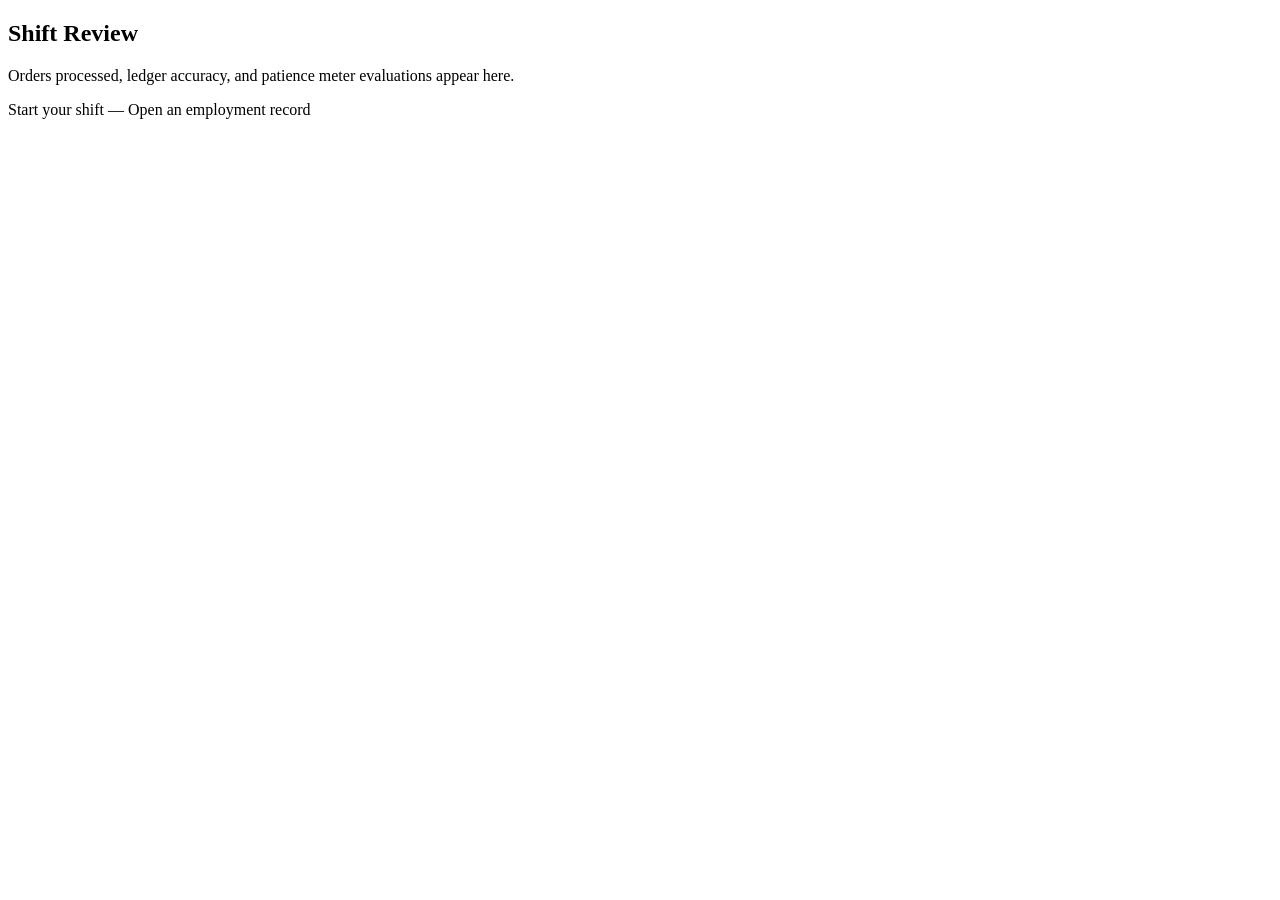
==== typeshift-frontend/src/main/resources/templates/index.html @ 96921d82 "Skeleton added" ====
<!DOCTYPE html>
<html lang="hu" xmlns:th="http://www.thymeleaf.org">
<head>
  <title>TypeShift — Shift Dashboard</title>
</head>
<body>
  <section th:fragment="content">
    <h1>Shift Review</h1>
    <p>Orders processed, ledger accuracy, and patience meter evaluations appear here.</p>
    <p>
      <a th:href="@{/login}">Start your shift</a>
      —
      <a th:href="@{/signup}">Open an employment record</a>
    </p>
  </section>
</body>
</html>
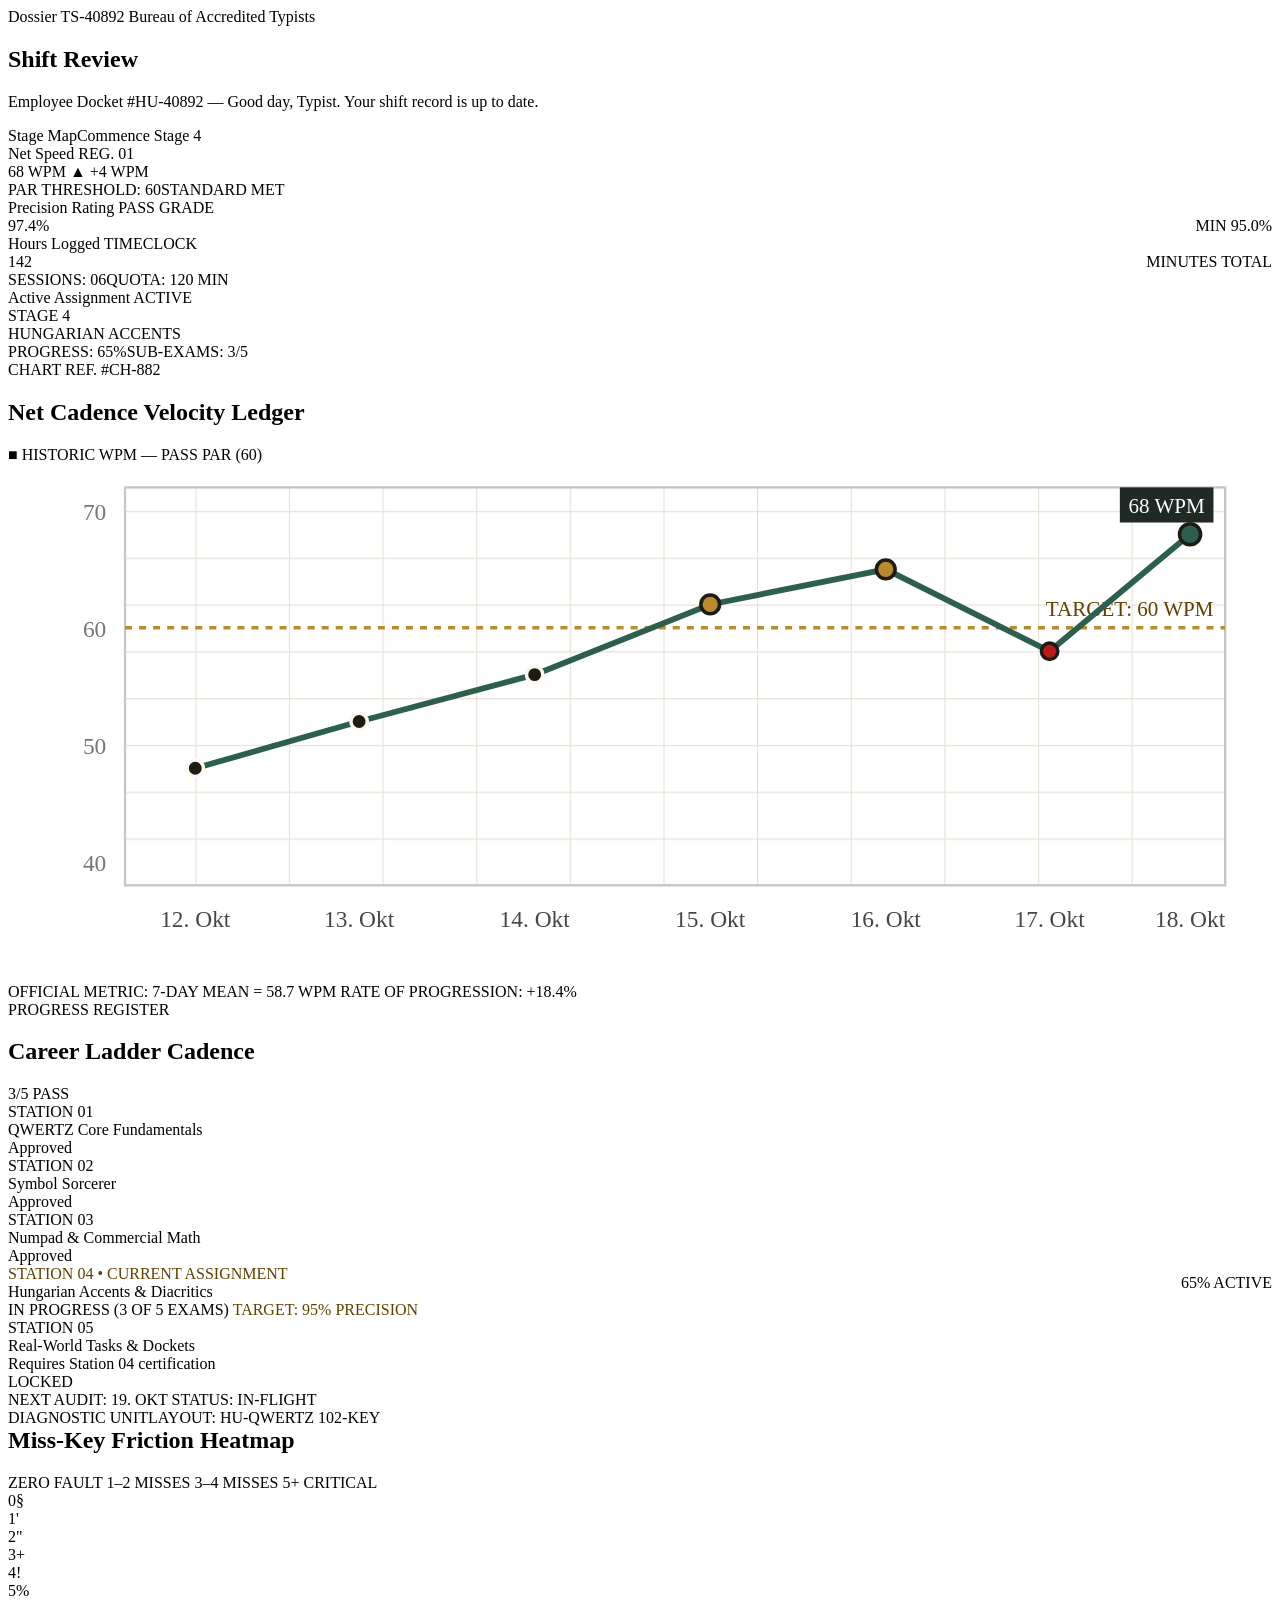
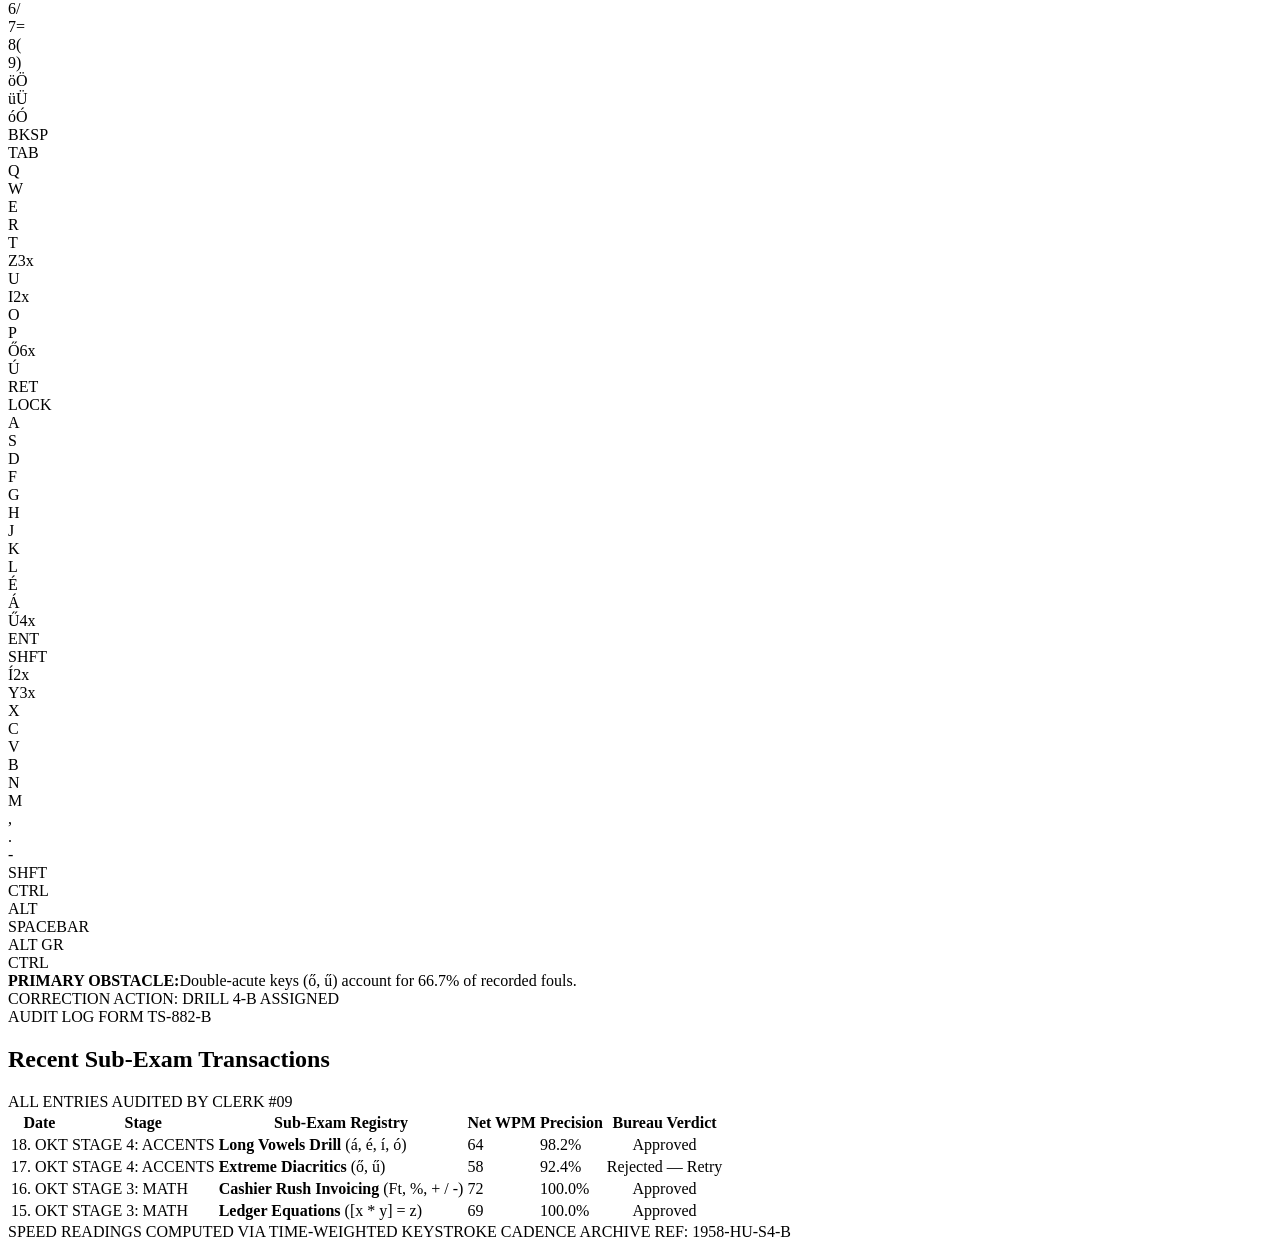
==== commit 06bc6da1: "Applied style from stitch.withgoogle.com" ====
--- a/typeshift-frontend/src/main/resources/templates/index.html
+++ b/typeshift-frontend/src/main/resources/templates/index.html
@@ -5,13 +5,342 @@
 </head>
 <body>
   <section th:fragment="content">
-    <h1>Shift Review</h1>
-    <p>Orders processed, ledger accuracy, and patience meter evaluations appear here.</p>
-    <p>
-      <a th:href="@{/login}">Start your shift</a>
-      —
-      <a th:href="@{/signup}">Open an employment record</a>
-    </p>
+    <div class="page">
+      <!-- Placeholder metrics: wired to real session data in epic 7. -->
+      <div class="page-head">
+        <div>
+          <div class="kicker">
+            <span class="tag tag-ink">Dossier TS-40892</span>
+            <span class="label-caps" style="color: var(--muted)">Bureau of Accredited Typists</span>
+          </div>
+          <h1 class="headline-xl">Shift Review</h1>
+          <p>Employee Docket <span class="label-caps" style="color: var(--ink)">#HU-40892</span>
+            — Good day, Typist. Your shift record is up to date.</p>
+        </div>
+        <div style="display:flex; gap: var(--space-sm)">
+          <a class="btn btn-secondary" th:href="@{/stage-map}">Stage Map</a>
+          <a class="btn btn-primary" th:href="@{/exercise}">Commence Stage 4</a>
+        </div>
+      </div>
+
+      <!-- KPI docket strip -->
+      <div class="kpi-grid">
+        <div class="docket kpi">
+          <div class="reg">
+            <span class="label-caps" style="color: var(--muted)">Net Speed</span>
+            <span class="label-caps" style="color: var(--muted)">REG. 01</span>
+          </div>
+          <div>
+            <span class="metric-counter val-chip">68</span>
+            <span class="label-caps" style="color: var(--green)">WPM</span>
+            <span class="label-caps" style="color: var(--green)">▲ +4 WPM</span>
+          </div>
+          <div class="docket-foot label-caps">
+            <span>PAR THRESHOLD: 60</span><span>STANDARD MET</span>
+          </div>
+        </div>
+        <div class="docket kpi">
+          <div class="reg">
+            <span class="label-caps" style="color: var(--muted)">Precision Rating</span>
+            <span class="label-caps" style="color: var(--approved)">PASS GRADE</span>
+          </div>
+          <div style="display:flex; justify-content:space-between; align-items:baseline">
+            <span class="metric-counter" style="color: var(--green)">97.4%</span>
+            <span class="label-caps" style="color: var(--muted)">MIN 95.0%</span>
+          </div>
+          <div class="gauge" style="margin-top: var(--space-sm)">
+            <div class="gauge-fill" style="width: 97.4%"></div>
+            <div class="gauge-marker" title="Certification marker 95%"></div>
+          </div>
+        </div>
+        <div class="docket kpi">
+          <div class="reg">
+            <span class="label-caps" style="color: var(--muted)">Hours Logged</span>
+            <span class="label-caps" style="color: var(--muted)">TIMECLOCK</span>
+          </div>
+          <div style="display:flex; justify-content:space-between; align-items:baseline">
+            <span class="metric-counter">142</span>
+            <span class="label-caps" style="color: var(--muted)">MINUTES TOTAL</span>
+          </div>
+          <div class="docket-foot label-caps">
+            <span>SESSIONS: 06</span><span>QUOTA: 120 MIN</span>
+          </div>
+        </div>
+        <div class="docket kpi">
+          <div class="reg">
+            <span class="label-caps" style="color: var(--muted)">Active Assignment</span>
+            <span class="tag tag-brass">ACTIVE</span>
+          </div>
+          <div>
+            <div class="headline-md">STAGE 4</div>
+            <span class="label-caps" style="color: var(--green)">HUNGARIAN ACCENTS</span>
+          </div>
+          <div class="docket-foot label-caps">
+            <span>PROGRESS: 65%</span><span>SUB-EXAMS: 3/5</span>
+          </div>
+        </div>
+      </div>
+
+      <!-- WPM ledger chart + career ladder -->
+      <div class="split">
+        <div class="docket">
+          <div class="docket-head">
+            <div>
+              <span class="label-caps" style="color: var(--green)">CHART REF. #CH-882</span>
+              <h2 class="headline-md">Net Cadence Velocity Ledger</h2>
+            </div>
+            <div class="label-caps" style="color: var(--muted)">
+              <span>■ HISTORIC WPM</span> <span style="color: var(--brass)">— PASS PAR (60)</span>
+            </div>
+          </div>
+          <div class="chart-wrap">
+            <svg viewBox="0 0 540 220" role="img" aria-label="WPM history line chart">
+              <defs>
+                <pattern height="20" id="ledgerGrid" patternUnits="userSpaceOnUse" width="40">
+                  <line stroke="#E6E2D7" stroke-width="1" x1="0" x2="540" y1="0" y2="0"></line>
+                  <line stroke="#E6E2D7" stroke-width="1" x1="0" x2="0" y1="0" y2="220"></line>
+                </pattern>
+              </defs>
+              <rect fill="url(#ledgerGrid)" height="170" width="470" x="50" y="10"></rect>
+              <rect fill="none" height="170" stroke="#C3C8C3" stroke-width="1" width="470" x="50" y="10"></rect>
+              <line stroke="#B98A2F" stroke-dasharray="3,3" stroke-width="1.5" x1="50" x2="520" y1="70" y2="70"></line>
+              <text fill="#5F4100" font-size="9" text-anchor="end" x="515" y="65">TARGET: 60 WPM</text>
+              <text fill="#737874" font-size="10" text-anchor="end" x="42" y="24">70</text>
+              <text fill="#737874" font-size="10" text-anchor="end" x="42" y="74">60</text>
+              <text fill="#737874" font-size="10" text-anchor="end" x="42" y="124">50</text>
+              <text fill="#737874" font-size="10" text-anchor="end" x="42" y="174">40</text>
+              <polyline fill="none" points="80,130 150,110 225,90 300,60 375,45 445,80 505,30"
+                        stroke="#2E5E4E" stroke-width="2.5"></polyline>
+              <circle cx="80" cy="130" fill="#1C1C15" r="3.5" stroke="#FDF9EE" stroke-width="1.5"></circle>
+              <circle cx="150" cy="110" fill="#1C1C15" r="3.5" stroke="#FDF9EE" stroke-width="1.5"></circle>
+              <circle cx="225" cy="90" fill="#1C1C15" r="3.5" stroke="#FDF9EE" stroke-width="1.5"></circle>
+              <circle cx="300" cy="60" fill="#B98A2F" r="4" stroke="#1C1C15" stroke-width="1.5"></circle>
+              <circle cx="375" cy="45" fill="#B98A2F" r="4" stroke="#1C1C15" stroke-width="1.5"></circle>
+              <circle cx="445" cy="80" fill="#BA1A1A" r="3.5" stroke="#1C1C15" stroke-width="1.5"></circle>
+              <circle cx="505" cy="30" fill="#2E5E4E" r="4.5" stroke="#1C1C15" stroke-width="1.5"></circle>
+              <rect fill="#1F2A24" height="15" width="40" x="475" y="10"></rect>
+              <text fill="#FFFFFF" font-size="9" text-anchor="middle" x="495" y="21">68 WPM</text>
+              <text fill="#434844" font-size="10" text-anchor="middle" x="80" y="198">12. Okt</text>
+              <text fill="#434844" font-size="10" text-anchor="middle" x="150" y="198">13. Okt</text>
+              <text fill="#434844" font-size="10" text-anchor="middle" x="225" y="198">14. Okt</text>
+              <text fill="#434844" font-size="10" text-anchor="middle" x="300" y="198">15. Okt</text>
+              <text fill="#434844" font-size="10" text-anchor="middle" x="375" y="198">16. Okt</text>
+              <text fill="#434844" font-size="10" text-anchor="middle" x="445" y="198">17. Okt</text>
+              <text fill="#434844" font-size="10" text-anchor="middle" x="505" y="198">18. Okt</text>
+            </svg>
+          </div>
+          <div class="docket-foot label-caps">
+            <span>OFFICIAL METRIC: 7-DAY MEAN = 58.7 WPM</span>
+            <span style="color: var(--green)">RATE OF PROGRESSION: +18.4%</span>
+          </div>
+        </div>
+        <div class="docket">
+          <div class="docket-head">
+            <div>
+              <span class="label-caps" style="color: var(--green)">PROGRESS REGISTER</span>
+              <h2 class="headline-md">Career Ladder Cadence</h2>
+            </div>
+            <span class="tag">3/5 PASS</span>
+          </div>
+          <div class="stations">
+            <div class="station">
+              <div>
+                <span class="label-caps" style="color: var(--muted)">STATION 01</span>
+                <div class="name">QWERTZ Core Fundamentals</div>
+              </div>
+              <span class="stamp stamp-approved">Approved</span>
+            </div>
+            <div class="station">
+              <div>
+                <span class="label-caps" style="color: var(--muted)">STATION 02</span>
+                <div class="name">Symbol Sorcerer</div>
+              </div>
+              <span class="stamp stamp-approved">Approved</span>
+            </div>
+            <div class="station">
+              <div>
+                <span class="label-caps" style="color: var(--muted)">STATION 03</span>
+                <div class="name">Numpad &amp; Commercial Math</div>
+              </div>
+              <span class="stamp stamp-approved">Approved</span>
+            </div>
+            <div class="station current">
+              <div style="display:flex; justify-content:space-between; align-items:center; gap: var(--space-sm)">
+                <div>
+                  <span class="label-caps" style="color: #5f4100">STATION 04 • CURRENT ASSIGNMENT</span>
+                  <div class="name">Hungarian Accents &amp; Diacritics</div>
+                </div>
+                <span class="tag tag-brass">65% ACTIVE</span>
+              </div>
+              <div class="gauge gauge-tall" style="margin-top: var(--space-sm); border: 1px solid var(--hairline)">
+                <div class="gauge-fill" style="width: 65%"></div>
+                <div class="gauge-marker" title="95% pass threshold"></div>
+              </div>
+              <div class="gauge-legend label-caps">
+                <span>IN PROGRESS (3 OF 5 EXAMS)</span>
+                <span style="color: #5f4100">TARGET: 95% PRECISION</span>
+              </div>
+            </div>
+            <div class="station locked">
+              <div>
+                <span class="label-caps" style="color: var(--muted)">STATION 05</span>
+                <div class="meta">Real-World Tasks &amp; Dockets</div>
+                <span class="label-caps" style="color: var(--muted)">Requires Station 04 certification</span>
+              </div>
+              <span class="tag">LOCKED</span>
+            </div>
+          </div>
+          <div class="docket-foot label-caps">
+            <span>NEXT AUDIT: 19. OKT</span>
+            <span style="color: var(--ink)">STATUS: IN-FLIGHT</span>
+          </div>
+        </div>
+      </div>
+
+      <!-- Miss-key friction heatmap -->
+      <div class="docket">
+        <div class="docket-head">
+          <div>
+            <div style="display:flex; gap: var(--space-sm); align-items:center">
+              <span class="tag tag-red">DIAGNOSTIC UNIT</span>
+              <span class="label-caps" style="color: var(--muted)">LAYOUT: HU-QWERTZ 102-KEY</span>
+            </div>
+            <h2 class="headline-md" style="margin-top: var(--space-xs)">Miss-Key Friction Heatmap</h2>
+          </div>
+          <div class="heat-legend label-caps" style="color: var(--muted)">
+            <span><span class="swatch" style="background: var(--card)"></span> ZERO FAULT</span>
+            <span><span class="swatch" style="background: var(--red-tint); border-color: var(--red)"></span> 1–2 MISSES</span>
+            <span><span class="swatch" style="background: #e87070"></span> 3–4 MISSES</span>
+            <span><span class="swatch" style="background: var(--red)"></span> 5+ CRITICAL</span>
+          </div>
+        </div>
+        <div class="keyboard">
+          <div class="krows">
+            <div class="krow">
+              <div class="key"><span>0</span><span class="sub">§</span></div>
+              <div class="key"><span>1</span><span class="sub">'</span></div>
+              <div class="key"><span>2</span><span class="sub">"</span></div>
+              <div class="key"><span>3</span><span class="sub">+</span></div>
+              <div class="key"><span>4</span><span class="sub">!</span></div>
+              <div class="key"><span>5</span><span class="sub">%</span></div>
+              <div class="key"><span>6</span><span class="sub">/</span></div>
+              <div class="key"><span>7</span><span class="sub">=</span></div>
+              <div class="key"><span>8</span><span class="sub">(</span></div>
+              <div class="key"><span>9</span><span class="sub">)</span></div>
+              <div class="key"><span>ö</span><span class="sub">Ö</span></div>
+              <div class="key"><span>ü</span><span class="sub">Ü</span></div>
+              <div class="key"><span>ó</span><span class="sub">Ó</span></div>
+              <div class="key wide mod">BKSP</div>
+            </div>
+            <div class="krow">
+              <div class="key wide mod">TAB</div>
+              <div class="key">Q</div><div class="key">W</div><div class="key">E</div>
+              <div class="key">R</div><div class="key">T</div>
+              <div class="key miss-mid" title="Z/Y inversion: 3 misses"><span>Z</span><span class="sub">3x</span></div>
+              <div class="key">U</div>
+              <div class="key miss-low" title="í: 2 misses"><span>I</span><span class="sub">2x</span></div>
+              <div class="key">O</div><div class="key">P</div>
+              <div class="key miss-high" title="ő: 6 misses"><span>Ő</span><span class="sub">6x</span></div>
+              <div class="key">Ú</div>
+              <div class="key wide mod">RET</div>
+            </div>
+            <div class="krow">
+              <div class="key wide mod">LOCK</div>
+              <div class="key home-row">A</div><div class="key home-row">S</div>
+              <div class="key home-row">D</div>
+              <div class="key home-row">F</div>
+              <div class="key home-row">G</div>
+              <div class="key home-row">H</div>
+              <div class="key home-row">J</div>
+              <div class="key home-row">K</div>
+              <div class="key home-row">L</div>
+              <div class="key home-row">É</div>
+              <div class="key home-row">Á</div>
+              <div class="key miss-mid" title="ű: 4 misses"><span>Ű</span><span class="sub">4x</span></div>
+              <div class="key wide mod">ENT</div>
+            </div>
+            <div class="krow">
+              <div class="key wide mod">SHFT</div>
+              <div class="key miss-low" title="í: 2 misses"><span>Í</span><span class="sub">2x</span></div>
+              <div class="key miss-mid" title="Y/Z inversion: 3 misses"><span>Y</span><span class="sub">3x</span></div>
+              <div class="key">X</div><div class="key">C</div><div class="key">V</div>
+              <div class="key">B</div><div class="key">N</div><div class="key">M</div>
+              <div class="key">,</div><div class="key">.</div><div class="key">-</div>
+              <div class="key xwide mod">SHFT</div>
+            </div>
+            <div class="krow">
+              <div class="key wide mod">CTRL</div>
+              <div class="key wide mod">ALT</div>
+              <div class="key space mod">SPACEBAR</div>
+              <div class="key wide mod">ALT GR</div>
+              <div class="key wide mod">CTRL</div>
+            </div>
+          </div>
+        </div>
+        <div class="docket-foot label-caps">
+          <div style="display:flex; gap: var(--space-sm)">
+            <span class="error" style="font-weight:700">PRIMARY OBSTACLE:</span>
+            <span style="color: var(--muted)">Double-acute keys (ő, ű) account for 66.7% of recorded fouls.</span>
+          </div>
+          <span style="color: var(--ink)">CORRECTION ACTION: DRILL 4-B ASSIGNED</span>
+        </div>
+      </div>
+
+      <!-- Recent sub-exam ledger -->
+      <div class="docket">
+        <div class="docket-head">
+          <div>
+            <span class="label-caps" style="color: var(--green)">AUDIT LOG FORM TS-882-B</span>
+            <h2 class="headline-md">Recent Sub-Exam Transactions</h2>
+          </div>
+          <span class="label-caps" style="color: var(--muted)">ALL ENTRIES AUDITED BY CLERK #09</span>
+        </div>
+        <div class="ledger-wrap">
+          <table class="ledger">
+            <thead>
+              <tr>
+                <th>Date</th><th>Stage</th><th>Sub-Exam Registry</th>
+                <th class="num">Net WPM</th><th class="num">Precision</th><th style="text-align:center">Bureau Verdict</th>
+              </tr>
+            </thead>
+            <tbody>
+              <tr>
+                <td class="label-caps" style="color: var(--muted)">18. OKT</td>
+                <td class="label-caps" style="color: var(--green)">STAGE 4: ACCENTS</td>
+                <td><strong>Long Vowels Drill</strong> <span class="mono" style="color: var(--muted)">(á, é, í, ó)</span></td>
+                <td class="num">64</td><td class="num" style="color: var(--green)">98.2%</td>
+                <td style="text-align:center"><span class="stamp stamp-approved">Approved</span></td>
+              </tr>
+              <tr>
+                <td class="label-caps" style="color: var(--muted)">17. OKT</td>
+                <td class="label-caps" style="color: var(--red)">STAGE 4: ACCENTS</td>
+                <td><strong>Extreme Diacritics</strong> <span class="mono" style="color: var(--muted)">(ő, ű)</span></td>
+                <td class="num">58</td><td class="num" style="color: var(--red)">92.4%</td>
+                <td style="text-align:center"><span class="stamp stamp-rejected">Rejected — Retry</span></td>
+              </tr>
+              <tr>
+                <td class="label-caps" style="color: var(--muted)">16. OKT</td>
+                <td class="label-caps" style="color: var(--muted)">STAGE 3: MATH</td>
+                <td><strong>Cashier Rush Invoicing</strong> <span class="mono" style="color: var(--muted)">(Ft, %, + / -)</span></td>
+                <td class="num">72</td><td class="num" style="color: var(--green)">100.0%</td>
+                <td style="text-align:center"><span class="stamp stamp-approved">Approved</span></td>
+              </tr>
+              <tr>
+                <td class="label-caps" style="color: var(--muted)">15. OKT</td>
+                <td class="label-caps" style="color: var(--muted)">STAGE 3: MATH</td>
+                <td><strong>Ledger Equations</strong> <span class="mono" style="color: var(--muted)">([x * y] = z)</span></td>
+                <td class="num">69</td><td class="num" style="color: var(--green)">100.0%</td>
+                <td style="text-align:center"><span class="stamp stamp-approved">Approved</span></td>
+              </tr>
+            </tbody>
+          </table>
+        </div>
+        <div class="docket-foot label-caps">
+          <span>SPEED READINGS COMPUTED VIA TIME-WEIGHTED KEYSTROKE CADENCE</span>
+          <span style="color: var(--ink)">ARCHIVE REF: 1958-HU-S4-B</span>
+        </div>
+      </div>
+    </div>
   </section>
 </body>
 </html>
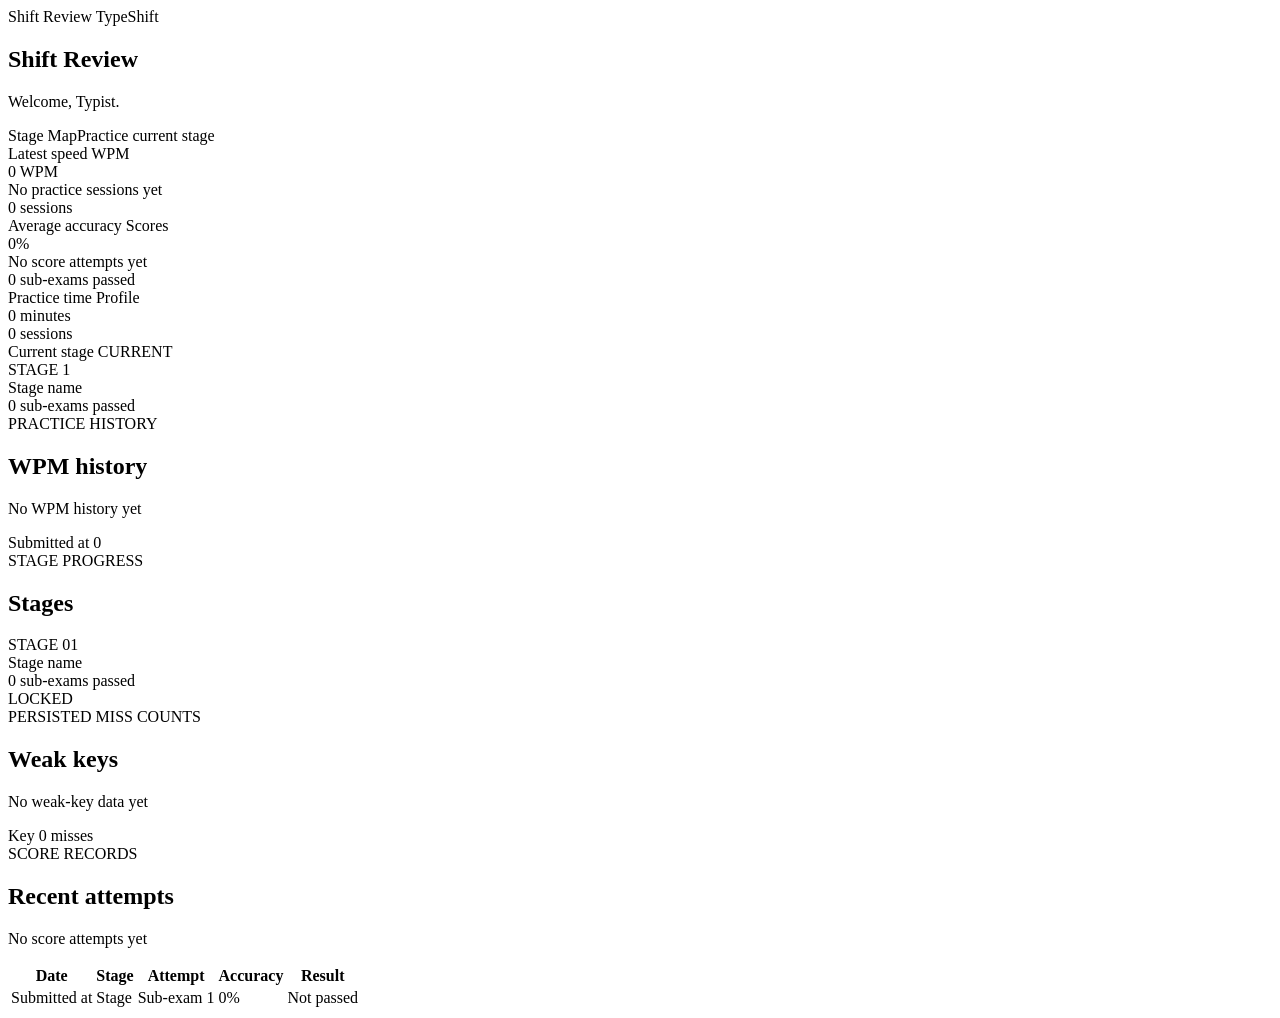
==== commit efbd8883: "feat: render dashboard from persisted user data" ====
--- a/typeshift-frontend/src/main/resources/templates/index.html
+++ b/typeshift-frontend/src/main/resources/templates/index.html
@@ -6,338 +6,165 @@
 <body>
   <section th:fragment="content">
     <div class="page">
-      <!-- Placeholder metrics: wired to real session data in epic 7. -->
       <div class="page-head">
         <div>
           <div class="kicker">
-            <span class="tag tag-ink">Dossier TS-40892</span>
-            <span class="label-caps" style="color: var(--muted)">Bureau of Accredited Typists</span>
+            <span class="tag tag-ink">Shift Review</span>
+            <span class="label-caps" style="color: var(--muted)">TypeShift</span>
           </div>
           <h1 class="headline-xl">Shift Review</h1>
-          <p>Employee Docket <span class="label-caps" style="color: var(--ink)">#HU-40892</span>
-            — Good day, Typist. Your shift record is up to date.</p>
+          <p>Welcome, <span class="label-caps" style="color: var(--ink)" th:text="${dashboard.displayName}">Typist</span>.</p>
         </div>
         <div style="display:flex; gap: var(--space-sm)">
           <a class="btn btn-secondary" th:href="@{/stage-map}">Stage Map</a>
-          <a class="btn btn-primary" th:href="@{/exercise}">Commence Stage 4</a>
+          <a class="btn btn-primary"
+             th:href="@{/exercise/{stage}/exam-1(stage=${dashboard.currentStage})}">Practice current stage</a>
         </div>
       </div>
 
-      <!-- KPI docket strip -->
       <div class="kpi-grid">
         <div class="docket kpi">
           <div class="reg">
-            <span class="label-caps" style="color: var(--muted)">Net Speed</span>
-            <span class="label-caps" style="color: var(--muted)">REG. 01</span>
+            <span class="label-caps" style="color: var(--muted)">Latest speed</span>
+            <span class="label-caps" style="color: var(--muted)">WPM</span>
+          </div>
+          <div th:if="${dashboard.latestWpm != null}">
+            <span class="metric-counter val-chip" th:text="${#numbers.formatDecimal(dashboard.latestWpm, 1, 2)}">0</span>
+            <span class="label-caps" style="color: var(--green)">WPM</span>
+          </div>
+          <div class="label-caps" th:if="${dashboard.practiceSessionCount == 0}">No practice sessions yet</div>
+          <div class="docket-foot label-caps">
+            <span th:text="${dashboard.practiceSessionCount} + ' sessions'">0 sessions</span>
+          </div>
+        </div>
+
+        <div class="docket kpi">
+          <div class="reg">
+            <span class="label-caps" style="color: var(--muted)">Average accuracy</span>
+            <span class="label-caps" style="color: var(--muted)">Scores</span>
+          </div>
+          <div th:if="${dashboard.averageAccuracyPercent != null}">
+            <span class="metric-counter" th:text="${dashboard.averageAccuracyPercent} + '%'">0%</span>
+          </div>
+          <div class="label-caps" th:if="${dashboard.averageAccuracyPercent == null}">No score attempts yet</div>
+          <div class="docket-foot label-caps">
+            <span th:text="${dashboard.passedSubExams} + ' / ' + ${dashboard.currentStageSubExamCount} + ' sub-exams passed'">0 sub-exams passed</span>
+          </div>
+        </div>
+
+        <div class="docket kpi">
+          <div class="reg">
+            <span class="label-caps" style="color: var(--muted)">Practice time</span>
+            <span class="label-caps" style="color: var(--muted)">Profile</span>
           </div>
           <div>
-            <span class="metric-counter val-chip">68</span>
-            <span class="label-caps" style="color: var(--green)">WPM</span>
-            <span class="label-caps" style="color: var(--green)">▲ +4 WPM</span>
+            <span class="metric-counter" th:text="${dashboard.totalPracticeMinutes}">0</span>
+            <span class="label-caps" style="color: var(--muted)">minutes</span>
           </div>
           <div class="docket-foot label-caps">
-            <span>PAR THRESHOLD: 60</span><span>STANDARD MET</span>
+            <span th:text="${dashboard.practiceSessionCount} + ' sessions'">0 sessions</span>
           </div>
         </div>
+
         <div class="docket kpi">
           <div class="reg">
-            <span class="label-caps" style="color: var(--muted)">Precision Rating</span>
-            <span class="label-caps" style="color: var(--approved)">PASS GRADE</span>
+            <span class="label-caps" style="color: var(--muted)">Current stage</span>
+            <span class="tag tag-brass">CURRENT</span>
           </div>
-          <div style="display:flex; justify-content:space-between; align-items:baseline">
-            <span class="metric-counter" style="color: var(--green)">97.4%</span>
-            <span class="label-caps" style="color: var(--muted)">MIN 95.0%</span>
-          </div>
-          <div class="gauge" style="margin-top: var(--space-sm)">
-            <div class="gauge-fill" style="width: 97.4%"></div>
-            <div class="gauge-marker" title="Certification marker 95%"></div>
-          </div>
-        </div>
-        <div class="docket kpi">
-          <div class="reg">
-            <span class="label-caps" style="color: var(--muted)">Hours Logged</span>
-            <span class="label-caps" style="color: var(--muted)">TIMECLOCK</span>
-          </div>
-          <div style="display:flex; justify-content:space-between; align-items:baseline">
-            <span class="metric-counter">142</span>
-            <span class="label-caps" style="color: var(--muted)">MINUTES TOTAL</span>
+          <div>
+            <div class="headline-md">STAGE <span th:text="${dashboard.currentStage}">1</span></div>
+            <span class="label-caps" style="color: var(--green)" th:text="${dashboard.currentStageName}">Stage name</span>
           </div>
           <div class="docket-foot label-caps">
-            <span>SESSIONS: 06</span><span>QUOTA: 120 MIN</span>
-          </div>
-        </div>
-        <div class="docket kpi">
-          <div class="reg">
-            <span class="label-caps" style="color: var(--muted)">Active Assignment</span>
-            <span class="tag tag-brass">ACTIVE</span>
-          </div>
-          <div>
-            <div class="headline-md">STAGE 4</div>
-            <span class="label-caps" style="color: var(--green)">HUNGARIAN ACCENTS</span>
-          </div>
-          <div class="docket-foot label-caps">
-            <span>PROGRESS: 65%</span><span>SUB-EXAMS: 3/5</span>
+            <span th:text="${dashboard.passedSubExams} + ' / ' + ${dashboard.currentStageSubExamCount} + ' sub-exams passed'">0 sub-exams passed</span>
           </div>
         </div>
       </div>
 
-      <!-- WPM ledger chart + career ladder -->
       <div class="split">
         <div class="docket">
           <div class="docket-head">
             <div>
-              <span class="label-caps" style="color: var(--green)">CHART REF. #CH-882</span>
-              <h2 class="headline-md">Net Cadence Velocity Ledger</h2>
-            </div>
-            <div class="label-caps" style="color: var(--muted)">
-              <span>■ HISTORIC WPM</span> <span style="color: var(--brass)">— PASS PAR (60)</span>
+              <span class="label-caps" style="color: var(--green)">PRACTICE HISTORY</span>
+              <h2 class="headline-md">WPM history</h2>
             </div>
           </div>
-          <div class="chart-wrap">
-            <svg viewBox="0 0 540 220" role="img" aria-label="WPM history line chart">
-              <defs>
-                <pattern height="20" id="ledgerGrid" patternUnits="userSpaceOnUse" width="40">
-                  <line stroke="#E6E2D7" stroke-width="1" x1="0" x2="540" y1="0" y2="0"></line>
-                  <line stroke="#E6E2D7" stroke-width="1" x1="0" x2="0" y1="0" y2="220"></line>
-                </pattern>
-              </defs>
-              <rect fill="url(#ledgerGrid)" height="170" width="470" x="50" y="10"></rect>
-              <rect fill="none" height="170" stroke="#C3C8C3" stroke-width="1" width="470" x="50" y="10"></rect>
-              <line stroke="#B98A2F" stroke-dasharray="3,3" stroke-width="1.5" x1="50" x2="520" y1="70" y2="70"></line>
-              <text fill="#5F4100" font-size="9" text-anchor="end" x="515" y="65">TARGET: 60 WPM</text>
-              <text fill="#737874" font-size="10" text-anchor="end" x="42" y="24">70</text>
-              <text fill="#737874" font-size="10" text-anchor="end" x="42" y="74">60</text>
-              <text fill="#737874" font-size="10" text-anchor="end" x="42" y="124">50</text>
-              <text fill="#737874" font-size="10" text-anchor="end" x="42" y="174">40</text>
-              <polyline fill="none" points="80,130 150,110 225,90 300,60 375,45 445,80 505,30"
-                        stroke="#2E5E4E" stroke-width="2.5"></polyline>
-              <circle cx="80" cy="130" fill="#1C1C15" r="3.5" stroke="#FDF9EE" stroke-width="1.5"></circle>
-              <circle cx="150" cy="110" fill="#1C1C15" r="3.5" stroke="#FDF9EE" stroke-width="1.5"></circle>
-              <circle cx="225" cy="90" fill="#1C1C15" r="3.5" stroke="#FDF9EE" stroke-width="1.5"></circle>
-              <circle cx="300" cy="60" fill="#B98A2F" r="4" stroke="#1C1C15" stroke-width="1.5"></circle>
-              <circle cx="375" cy="45" fill="#B98A2F" r="4" stroke="#1C1C15" stroke-width="1.5"></circle>
-              <circle cx="445" cy="80" fill="#BA1A1A" r="3.5" stroke="#1C1C15" stroke-width="1.5"></circle>
-              <circle cx="505" cy="30" fill="#2E5E4E" r="4.5" stroke="#1C1C15" stroke-width="1.5"></circle>
-              <rect fill="#1F2A24" height="15" width="40" x="475" y="10"></rect>
-              <text fill="#FFFFFF" font-size="9" text-anchor="middle" x="495" y="21">68 WPM</text>
-              <text fill="#434844" font-size="10" text-anchor="middle" x="80" y="198">12. Okt</text>
-              <text fill="#434844" font-size="10" text-anchor="middle" x="150" y="198">13. Okt</text>
-              <text fill="#434844" font-size="10" text-anchor="middle" x="225" y="198">14. Okt</text>
-              <text fill="#434844" font-size="10" text-anchor="middle" x="300" y="198">15. Okt</text>
-              <text fill="#434844" font-size="10" text-anchor="middle" x="375" y="198">16. Okt</text>
-              <text fill="#434844" font-size="10" text-anchor="middle" x="445" y="198">17. Okt</text>
-              <text fill="#434844" font-size="10" text-anchor="middle" x="505" y="198">18. Okt</text>
-            </svg>
-          </div>
-          <div class="docket-foot label-caps">
-            <span>OFFICIAL METRIC: 7-DAY MEAN = 58.7 WPM</span>
-            <span style="color: var(--green)">RATE OF PROGRESSION: +18.4%</span>
+          <div class="chart-wrap" id="wpm-history">
+            <p class="label-caps" th:if="${#lists.isEmpty(dashboard.wpmHistory)}">No WPM history yet</p>
+            <div class="stations" th:unless="${#lists.isEmpty(dashboard.wpmHistory)}">
+              <div class="station" data-wpm-point th:each="point : ${dashboard.wpmHistory}">
+                <span class="label-caps" style="color: var(--muted)" th:text="${point.submittedAt}">Submitted at</span>
+                <span class="metric-counter" th:text="${#numbers.formatDecimal(point.wpm, 1, 2)}">0</span>
+              </div>
+            </div>
           </div>
         </div>
+
         <div class="docket">
           <div class="docket-head">
             <div>
-              <span class="label-caps" style="color: var(--green)">PROGRESS REGISTER</span>
-              <h2 class="headline-md">Career Ladder Cadence</h2>
+              <span class="label-caps" style="color: var(--green)">STAGE PROGRESS</span>
+              <h2 class="headline-md">Stages</h2>
             </div>
-            <span class="tag">3/5 PASS</span>
           </div>
           <div class="stations">
-            <div class="station">
+            <div class="station" th:classappend="${stage.status == 'CURRENT'} ? 'current' : (${stage.status == 'LOCKED'} ? 'locked' : '')"
+                 th:each="stage : ${dashboard.stages}">
               <div>
-                <span class="label-caps" style="color: var(--muted)">STATION 01</span>
-                <div class="name">QWERTZ Core Fundamentals</div>
+                <span class="label-caps" style="color: var(--muted)">
+                  STAGE <span th:text="${#numbers.formatInteger(stage.stageId, 2)}">01</span>
+                </span>
+                <div class="name" th:text="${stage.name}">Stage name</div>
+                <span class="label-caps" th:text="${stage.passedSubExams} + ' / ' + ${stage.subExamCount} + ' sub-exams passed'">0 sub-exams passed</span>
               </div>
-              <span class="stamp stamp-approved">Approved</span>
+              <span class="stamp" th:text="${stage.status}">LOCKED</span>
             </div>
-            <div class="station">
-              <div>
-                <span class="label-caps" style="color: var(--muted)">STATION 02</span>
-                <div class="name">Symbol Sorcerer</div>
-              </div>
-              <span class="stamp stamp-approved">Approved</span>
-            </div>
-            <div class="station">
-              <div>
-                <span class="label-caps" style="color: var(--muted)">STATION 03</span>
-                <div class="name">Numpad &amp; Commercial Math</div>
-              </div>
-              <span class="stamp stamp-approved">Approved</span>
-            </div>
-            <div class="station current">
-              <div style="display:flex; justify-content:space-between; align-items:center; gap: var(--space-sm)">
-                <div>
-                  <span class="label-caps" style="color: #5f4100">STATION 04 • CURRENT ASSIGNMENT</span>
-                  <div class="name">Hungarian Accents &amp; Diacritics</div>
-                </div>
-                <span class="tag tag-brass">65% ACTIVE</span>
-              </div>
-              <div class="gauge gauge-tall" style="margin-top: var(--space-sm); border: 1px solid var(--hairline)">
-                <div class="gauge-fill" style="width: 65%"></div>
-                <div class="gauge-marker" title="95% pass threshold"></div>
-              </div>
-              <div class="gauge-legend label-caps">
-                <span>IN PROGRESS (3 OF 5 EXAMS)</span>
-                <span style="color: #5f4100">TARGET: 95% PRECISION</span>
-              </div>
-            </div>
-            <div class="station locked">
-              <div>
-                <span class="label-caps" style="color: var(--muted)">STATION 05</span>
-                <div class="meta">Real-World Tasks &amp; Dockets</div>
-                <span class="label-caps" style="color: var(--muted)">Requires Station 04 certification</span>
-              </div>
-              <span class="tag">LOCKED</span>
-            </div>
-          </div>
-          <div class="docket-foot label-caps">
-            <span>NEXT AUDIT: 19. OKT</span>
-            <span style="color: var(--ink)">STATUS: IN-FLIGHT</span>
           </div>
         </div>
       </div>
 
-      <!-- Miss-key friction heatmap -->
       <div class="docket">
         <div class="docket-head">
           <div>
-            <div style="display:flex; gap: var(--space-sm); align-items:center">
-              <span class="tag tag-red">DIAGNOSTIC UNIT</span>
-              <span class="label-caps" style="color: var(--muted)">LAYOUT: HU-QWERTZ 102-KEY</span>
-            </div>
-            <h2 class="headline-md" style="margin-top: var(--space-xs)">Miss-Key Friction Heatmap</h2>
-          </div>
-          <div class="heat-legend label-caps" style="color: var(--muted)">
-            <span><span class="swatch" style="background: var(--card)"></span> ZERO FAULT</span>
-            <span><span class="swatch" style="background: var(--red-tint); border-color: var(--red)"></span> 1–2 MISSES</span>
-            <span><span class="swatch" style="background: #e87070"></span> 3–4 MISSES</span>
-            <span><span class="swatch" style="background: var(--red)"></span> 5+ CRITICAL</span>
+            <span class="label-caps" style="color: var(--green)">PERSISTED MISS COUNTS</span>
+            <h2 class="headline-md">Weak keys</h2>
           </div>
         </div>
-        <div class="keyboard">
-          <div class="krows">
-            <div class="krow">
-              <div class="key"><span>0</span><span class="sub">§</span></div>
-              <div class="key"><span>1</span><span class="sub">'</span></div>
-              <div class="key"><span>2</span><span class="sub">"</span></div>
-              <div class="key"><span>3</span><span class="sub">+</span></div>
-              <div class="key"><span>4</span><span class="sub">!</span></div>
-              <div class="key"><span>5</span><span class="sub">%</span></div>
-              <div class="key"><span>6</span><span class="sub">/</span></div>
-              <div class="key"><span>7</span><span class="sub">=</span></div>
-              <div class="key"><span>8</span><span class="sub">(</span></div>
-              <div class="key"><span>9</span><span class="sub">)</span></div>
-              <div class="key"><span>ö</span><span class="sub">Ö</span></div>
-              <div class="key"><span>ü</span><span class="sub">Ü</span></div>
-              <div class="key"><span>ó</span><span class="sub">Ó</span></div>
-              <div class="key wide mod">BKSP</div>
-            </div>
-            <div class="krow">
-              <div class="key wide mod">TAB</div>
-              <div class="key">Q</div><div class="key">W</div><div class="key">E</div>
-              <div class="key">R</div><div class="key">T</div>
-              <div class="key miss-mid" title="Z/Y inversion: 3 misses"><span>Z</span><span class="sub">3x</span></div>
-              <div class="key">U</div>
-              <div class="key miss-low" title="í: 2 misses"><span>I</span><span class="sub">2x</span></div>
-              <div class="key">O</div><div class="key">P</div>
-              <div class="key miss-high" title="ő: 6 misses"><span>Ő</span><span class="sub">6x</span></div>
-              <div class="key">Ú</div>
-              <div class="key wide mod">RET</div>
-            </div>
-            <div class="krow">
-              <div class="key wide mod">LOCK</div>
-              <div class="key home-row">A</div><div class="key home-row">S</div>
-              <div class="key home-row">D</div>
-              <div class="key home-row">F</div>
-              <div class="key home-row">G</div>
-              <div class="key home-row">H</div>
-              <div class="key home-row">J</div>
-              <div class="key home-row">K</div>
-              <div class="key home-row">L</div>
-              <div class="key home-row">É</div>
-              <div class="key home-row">Á</div>
-              <div class="key miss-mid" title="ű: 4 misses"><span>Ű</span><span class="sub">4x</span></div>
-              <div class="key wide mod">ENT</div>
-            </div>
-            <div class="krow">
-              <div class="key wide mod">SHFT</div>
-              <div class="key miss-low" title="í: 2 misses"><span>Í</span><span class="sub">2x</span></div>
-              <div class="key miss-mid" title="Y/Z inversion: 3 misses"><span>Y</span><span class="sub">3x</span></div>
-              <div class="key">X</div><div class="key">C</div><div class="key">V</div>
-              <div class="key">B</div><div class="key">N</div><div class="key">M</div>
-              <div class="key">,</div><div class="key">.</div><div class="key">-</div>
-              <div class="key xwide mod">SHFT</div>
-            </div>
-            <div class="krow">
-              <div class="key wide mod">CTRL</div>
-              <div class="key wide mod">ALT</div>
-              <div class="key space mod">SPACEBAR</div>
-              <div class="key wide mod">ALT GR</div>
-              <div class="key wide mod">CTRL</div>
-            </div>
+        <p class="label-caps" th:if="${#lists.isEmpty(dashboard.weakKeys)}">No weak-key data yet</p>
+        <div class="stations" th:unless="${#lists.isEmpty(dashboard.weakKeys)}">
+          <div class="station" th:each="weakKey : ${dashboard.weakKeys}">
+            <span class="name" th:text="${weakKey.keyChar}">Key</span>
+            <span class="label-caps" th:text="${weakKey.missCount} + ' misses'">0 misses</span>
           </div>
-        </div>
-        <div class="docket-foot label-caps">
-          <div style="display:flex; gap: var(--space-sm)">
-            <span class="error" style="font-weight:700">PRIMARY OBSTACLE:</span>
-            <span style="color: var(--muted)">Double-acute keys (ő, ű) account for 66.7% of recorded fouls.</span>
-          </div>
-          <span style="color: var(--ink)">CORRECTION ACTION: DRILL 4-B ASSIGNED</span>
         </div>
       </div>
 
-      <!-- Recent sub-exam ledger -->
       <div class="docket">
         <div class="docket-head">
           <div>
-            <span class="label-caps" style="color: var(--green)">AUDIT LOG FORM TS-882-B</span>
-            <h2 class="headline-md">Recent Sub-Exam Transactions</h2>
+            <span class="label-caps" style="color: var(--green)">SCORE RECORDS</span>
+            <h2 class="headline-md">Recent attempts</h2>
           </div>
-          <span class="label-caps" style="color: var(--muted)">ALL ENTRIES AUDITED BY CLERK #09</span>
         </div>
-        <div class="ledger-wrap">
+        <p class="label-caps" th:if="${#lists.isEmpty(dashboard.recentScores)}">No score attempts yet</p>
+        <div class="ledger-wrap" th:unless="${#lists.isEmpty(dashboard.recentScores)}">
           <table class="ledger">
             <thead>
               <tr>
-                <th>Date</th><th>Stage</th><th>Sub-Exam Registry</th>
-                <th class="num">Net WPM</th><th class="num">Precision</th><th style="text-align:center">Bureau Verdict</th>
+                <th>Date</th><th>Stage</th><th>Attempt</th><th class="num">Accuracy</th>
+                <th style="text-align:center">Result</th>
               </tr>
             </thead>
             <tbody>
-              <tr>
-                <td class="label-caps" style="color: var(--muted)">18. OKT</td>
-                <td class="label-caps" style="color: var(--green)">STAGE 4: ACCENTS</td>
-                <td><strong>Long Vowels Drill</strong> <span class="mono" style="color: var(--muted)">(á, é, í, ó)</span></td>
-                <td class="num">64</td><td class="num" style="color: var(--green)">98.2%</td>
-                <td style="text-align:center"><span class="stamp stamp-approved">Approved</span></td>
-              </tr>
-              <tr>
-                <td class="label-caps" style="color: var(--muted)">17. OKT</td>
-                <td class="label-caps" style="color: var(--red)">STAGE 4: ACCENTS</td>
-                <td><strong>Extreme Diacritics</strong> <span class="mono" style="color: var(--muted)">(ő, ű)</span></td>
-                <td class="num">58</td><td class="num" style="color: var(--red)">92.4%</td>
-                <td style="text-align:center"><span class="stamp stamp-rejected">Rejected — Retry</span></td>
-              </tr>
-              <tr>
-                <td class="label-caps" style="color: var(--muted)">16. OKT</td>
-                <td class="label-caps" style="color: var(--muted)">STAGE 3: MATH</td>
-                <td><strong>Cashier Rush Invoicing</strong> <span class="mono" style="color: var(--muted)">(Ft, %, + / -)</span></td>
-                <td class="num">72</td><td class="num" style="color: var(--green)">100.0%</td>
-                <td style="text-align:center"><span class="stamp stamp-approved">Approved</span></td>
-              </tr>
-              <tr>
-                <td class="label-caps" style="color: var(--muted)">15. OKT</td>
-                <td class="label-caps" style="color: var(--muted)">STAGE 3: MATH</td>
-                <td><strong>Ledger Equations</strong> <span class="mono" style="color: var(--muted)">([x * y] = z)</span></td>
-                <td class="num">69</td><td class="num" style="color: var(--green)">100.0%</td>
-                <td style="text-align:center"><span class="stamp stamp-approved">Approved</span></td>
+              <tr th:each="score : ${dashboard.recentScores}">
+                <td class="label-caps" style="color: var(--muted)" th:text="${score.submittedAt}">Submitted at</td>
+                <td class="label-caps" th:text="${score.stageName}">Stage</td>
+                <td th:text="${score.examLabel}">Sub-exam 1</td>
+                <td class="num" th:text="${score.accuracyPercent} + '%'">0%</td>
+                <td style="text-align:center" th:text="${score.passed} ? 'Passed' : 'Not passed'">Not passed</td>
               </tr>
             </tbody>
           </table>
-        </div>
-        <div class="docket-foot label-caps">
-          <span>SPEED READINGS COMPUTED VIA TIME-WEIGHTED KEYSTROKE CADENCE</span>
-          <span style="color: var(--ink)">ARCHIVE REF: 1958-HU-S4-B</span>
         </div>
       </div>
     </div>
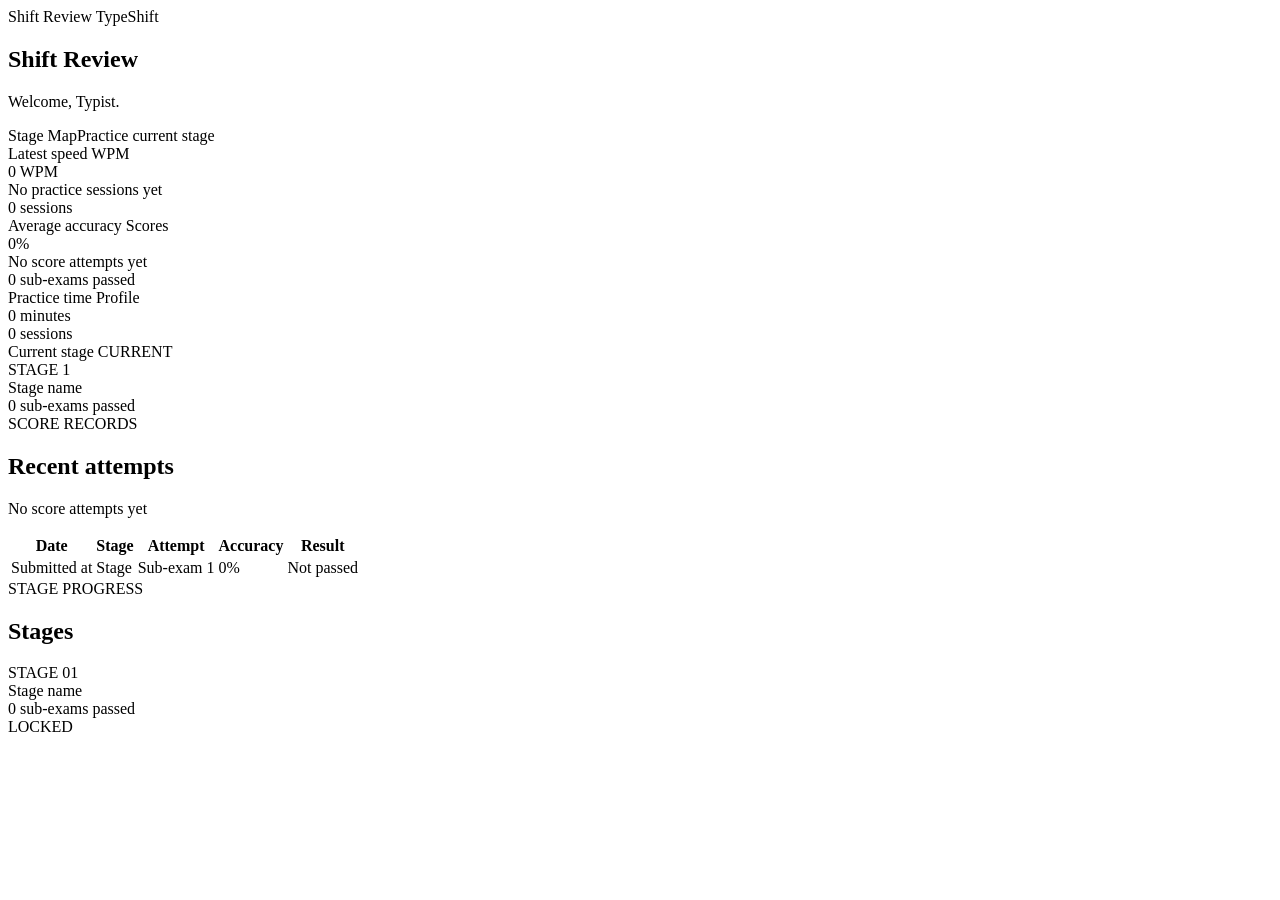
==== commit 4f05b164: "Submit exercise and remove unused ui elements." ====
--- a/typeshift-frontend/src/main/resources/templates/index.html
+++ b/typeshift-frontend/src/main/resources/templates/index.html
@@ -85,18 +85,29 @@
         <div class="docket">
           <div class="docket-head">
             <div>
-              <span class="label-caps" style="color: var(--green)">PRACTICE HISTORY</span>
-              <h2 class="headline-md">WPM history</h2>
+              <span class="label-caps" style="color: var(--green)">SCORE RECORDS</span>
+              <h2 class="headline-md">Recent attempts</h2>
             </div>
           </div>
-          <div class="chart-wrap" id="wpm-history">
-            <p class="label-caps" th:if="${#lists.isEmpty(dashboard.wpmHistory)}">No WPM history yet</p>
-            <div class="stations" th:unless="${#lists.isEmpty(dashboard.wpmHistory)}">
-              <div class="station" data-wpm-point th:each="point : ${dashboard.wpmHistory}">
-                <span class="label-caps" style="color: var(--muted)" th:text="${point.submittedAt}">Submitted at</span>
-                <span class="metric-counter" th:text="${#numbers.formatDecimal(point.wpm, 1, 2)}">0</span>
-              </div>
-            </div>
+          <p class="label-caps" th:if="${#lists.isEmpty(dashboard.recentScores)}">No score attempts yet</p>
+          <div class="ledger-wrap" th:unless="${#lists.isEmpty(dashboard.recentScores)}">
+            <table class="ledger">
+              <thead>
+                <tr>
+                  <th>Date</th><th>Stage</th><th>Attempt</th><th class="num">Accuracy</th>
+                  <th style="text-align:center">Result</th>
+                </tr>
+              </thead>
+              <tbody>
+                <tr th:each="score : ${dashboard.recentScores}">
+                  <td class="label-caps" style="color: var(--muted)" th:text="${score.submittedAt}">Submitted at</td>
+                  <td class="label-caps" th:text="${score.stageName}">Stage</td>
+                  <td th:text="${score.examLabel}">Sub-exam 1</td>
+                  <td class="num" th:text="${score.accuracyPercent} + '%'">0%</td>
+                  <td style="text-align:center" th:text="${score.passed} ? 'Passed' : 'Not passed'">Not passed</td>
+                </tr>
+              </tbody>
+            </table>
           </div>
         </div>
 
@@ -123,50 +134,6 @@
         </div>
       </div>
 
-      <div class="docket">
-        <div class="docket-head">
-          <div>
-            <span class="label-caps" style="color: var(--green)">PERSISTED MISS COUNTS</span>
-            <h2 class="headline-md">Weak keys</h2>
-          </div>
-        </div>
-        <p class="label-caps" th:if="${#lists.isEmpty(dashboard.weakKeys)}">No weak-key data yet</p>
-        <div class="stations" th:unless="${#lists.isEmpty(dashboard.weakKeys)}">
-          <div class="station" th:each="weakKey : ${dashboard.weakKeys}">
-            <span class="name" th:text="${weakKey.keyChar}">Key</span>
-            <span class="label-caps" th:text="${weakKey.missCount} + ' misses'">0 misses</span>
-          </div>
-        </div>
-      </div>
-
-      <div class="docket">
-        <div class="docket-head">
-          <div>
-            <span class="label-caps" style="color: var(--green)">SCORE RECORDS</span>
-            <h2 class="headline-md">Recent attempts</h2>
-          </div>
-        </div>
-        <p class="label-caps" th:if="${#lists.isEmpty(dashboard.recentScores)}">No score attempts yet</p>
-        <div class="ledger-wrap" th:unless="${#lists.isEmpty(dashboard.recentScores)}">
-          <table class="ledger">
-            <thead>
-              <tr>
-                <th>Date</th><th>Stage</th><th>Attempt</th><th class="num">Accuracy</th>
-                <th style="text-align:center">Result</th>
-              </tr>
-            </thead>
-            <tbody>
-              <tr th:each="score : ${dashboard.recentScores}">
-                <td class="label-caps" style="color: var(--muted)" th:text="${score.submittedAt}">Submitted at</td>
-                <td class="label-caps" th:text="${score.stageName}">Stage</td>
-                <td th:text="${score.examLabel}">Sub-exam 1</td>
-                <td class="num" th:text="${score.accuracyPercent} + '%'">0%</td>
-                <td style="text-align:center" th:text="${score.passed} ? 'Passed' : 'Not passed'">Not passed</td>
-              </tr>
-            </tbody>
-          </table>
-        </div>
-      </div>
     </div>
   </section>
 </body>
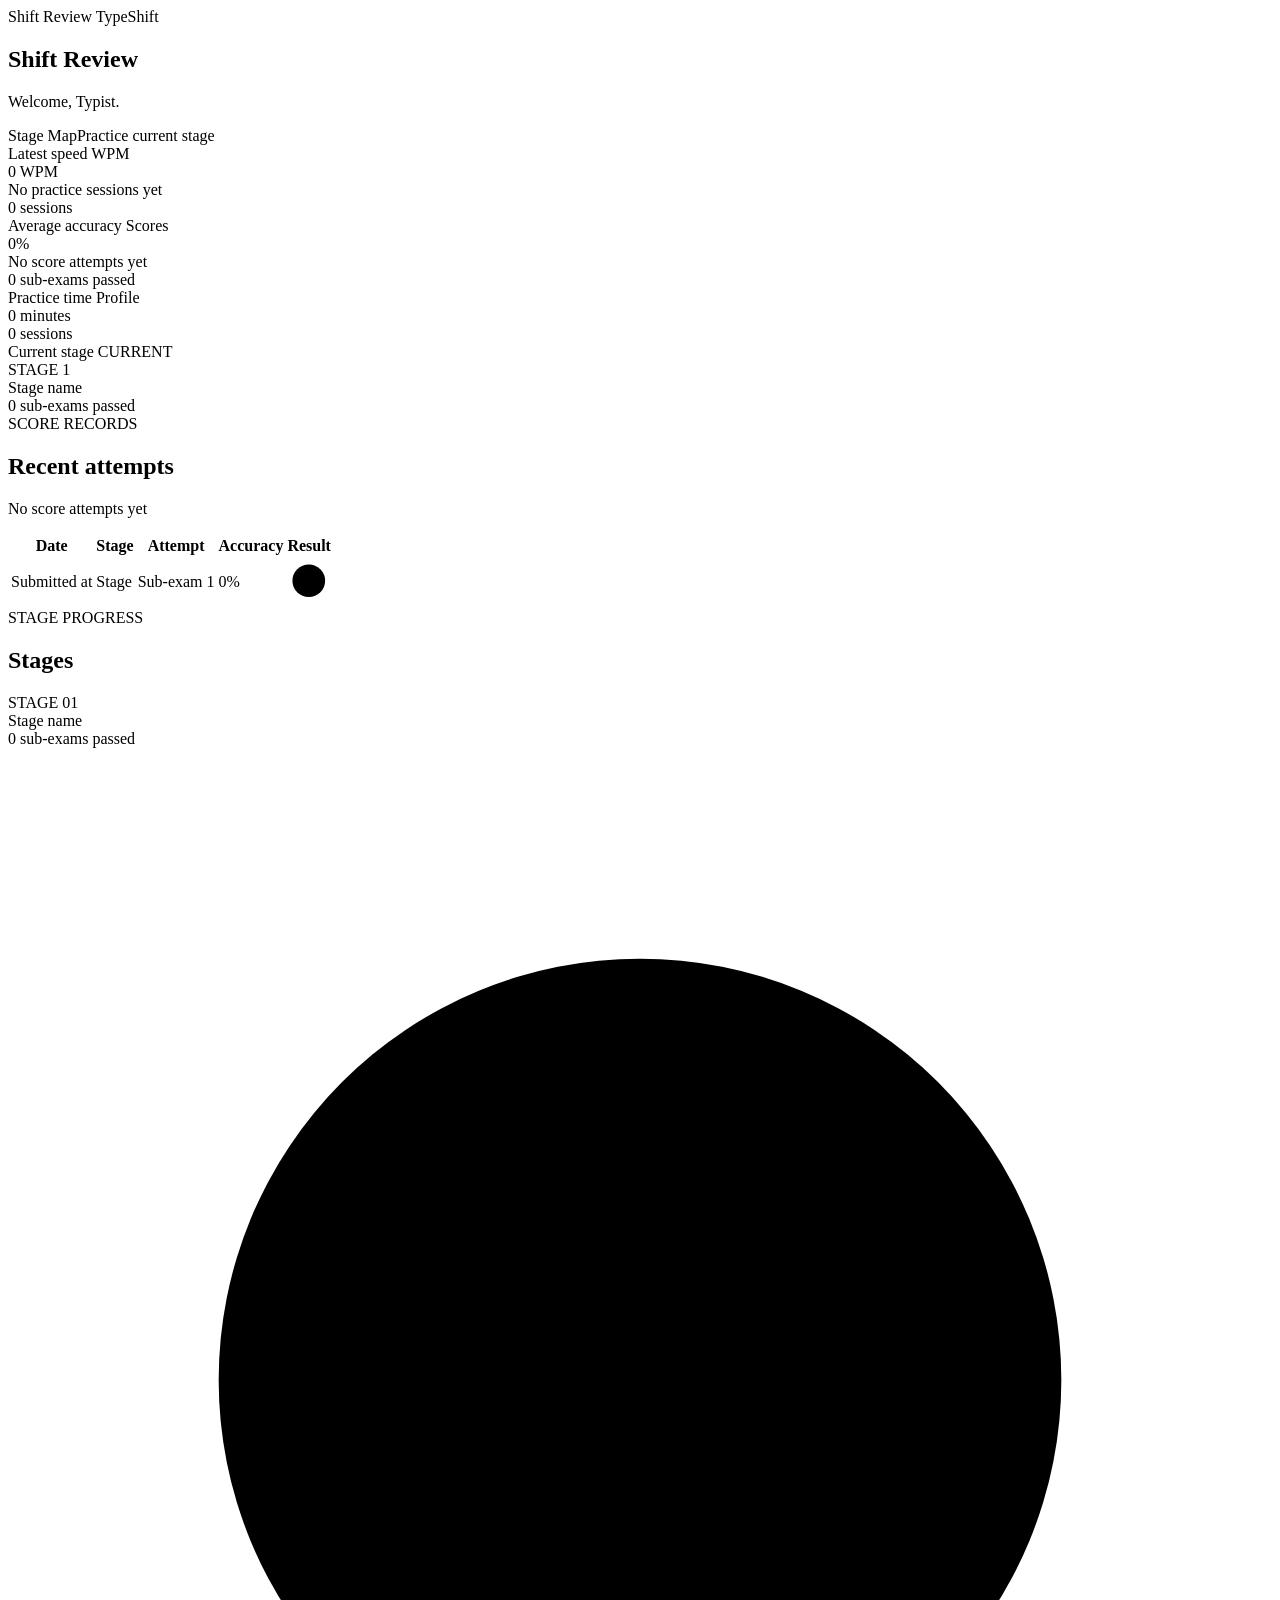
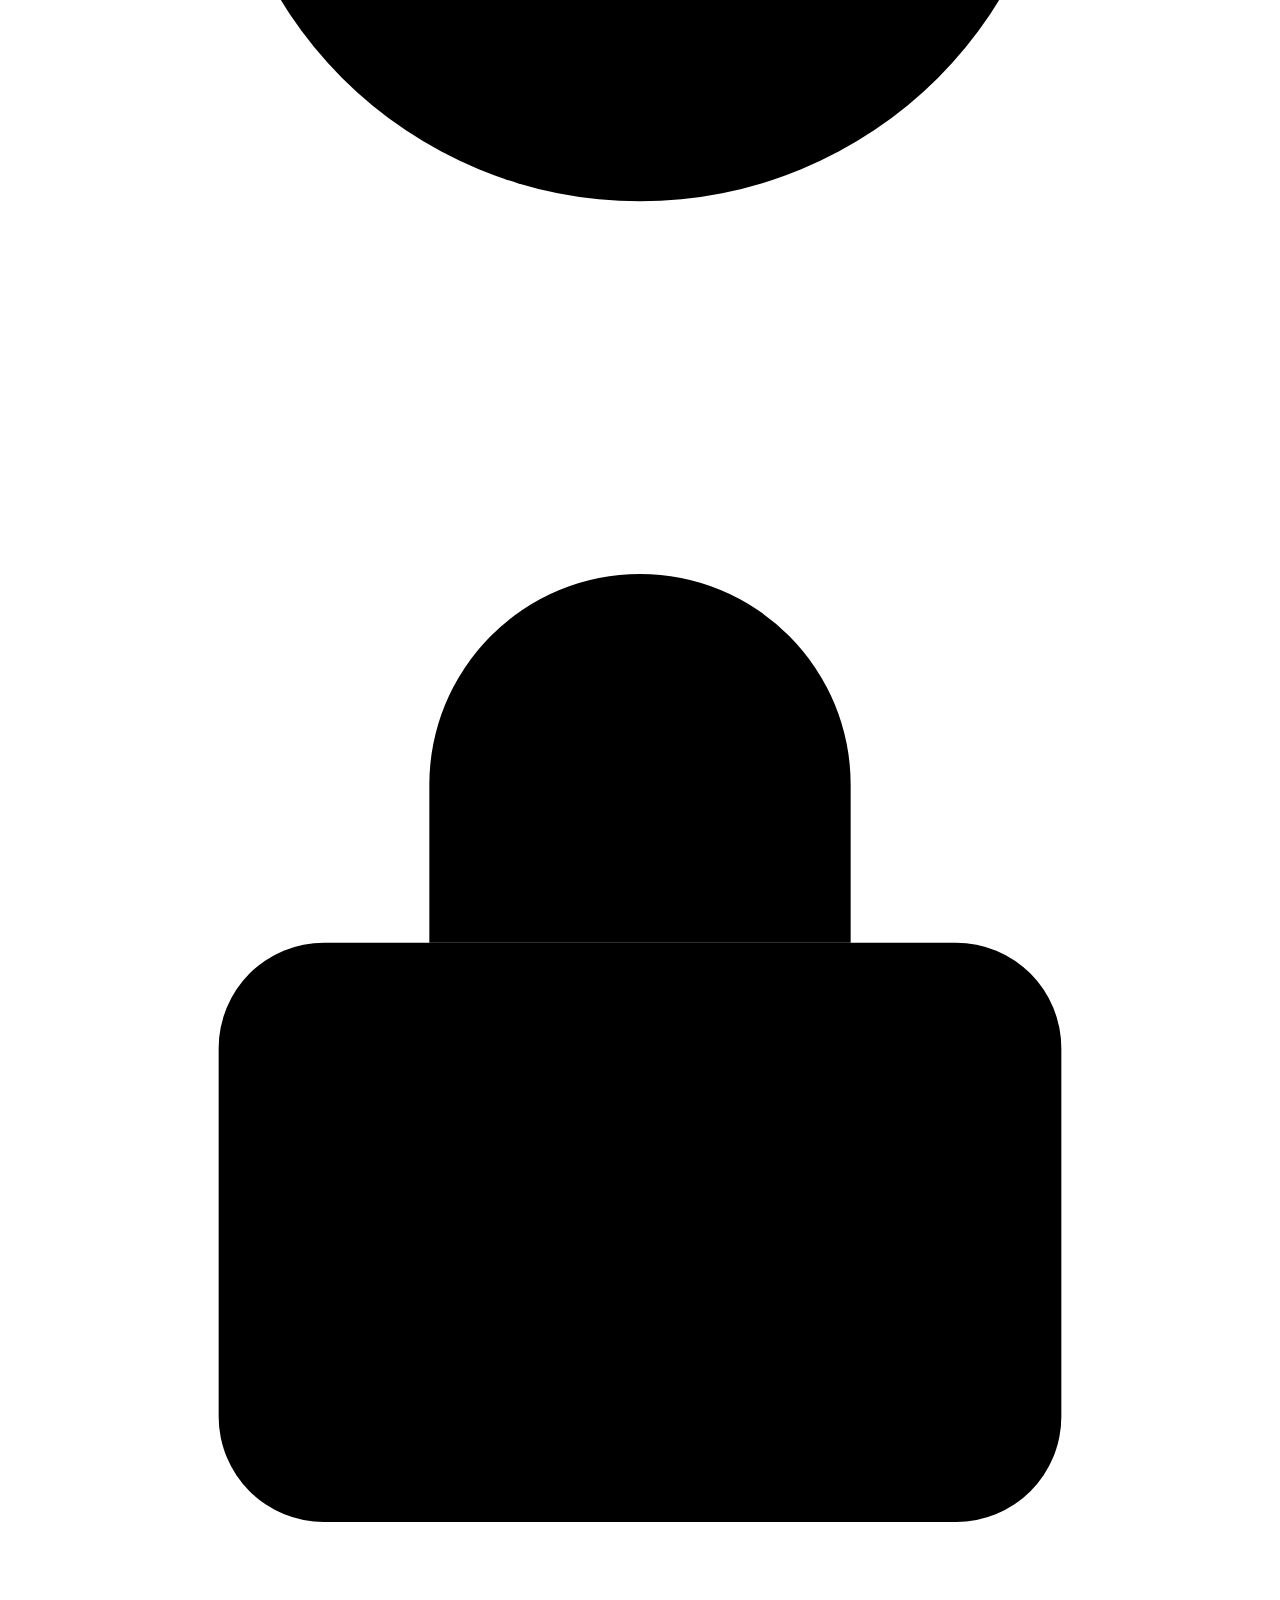
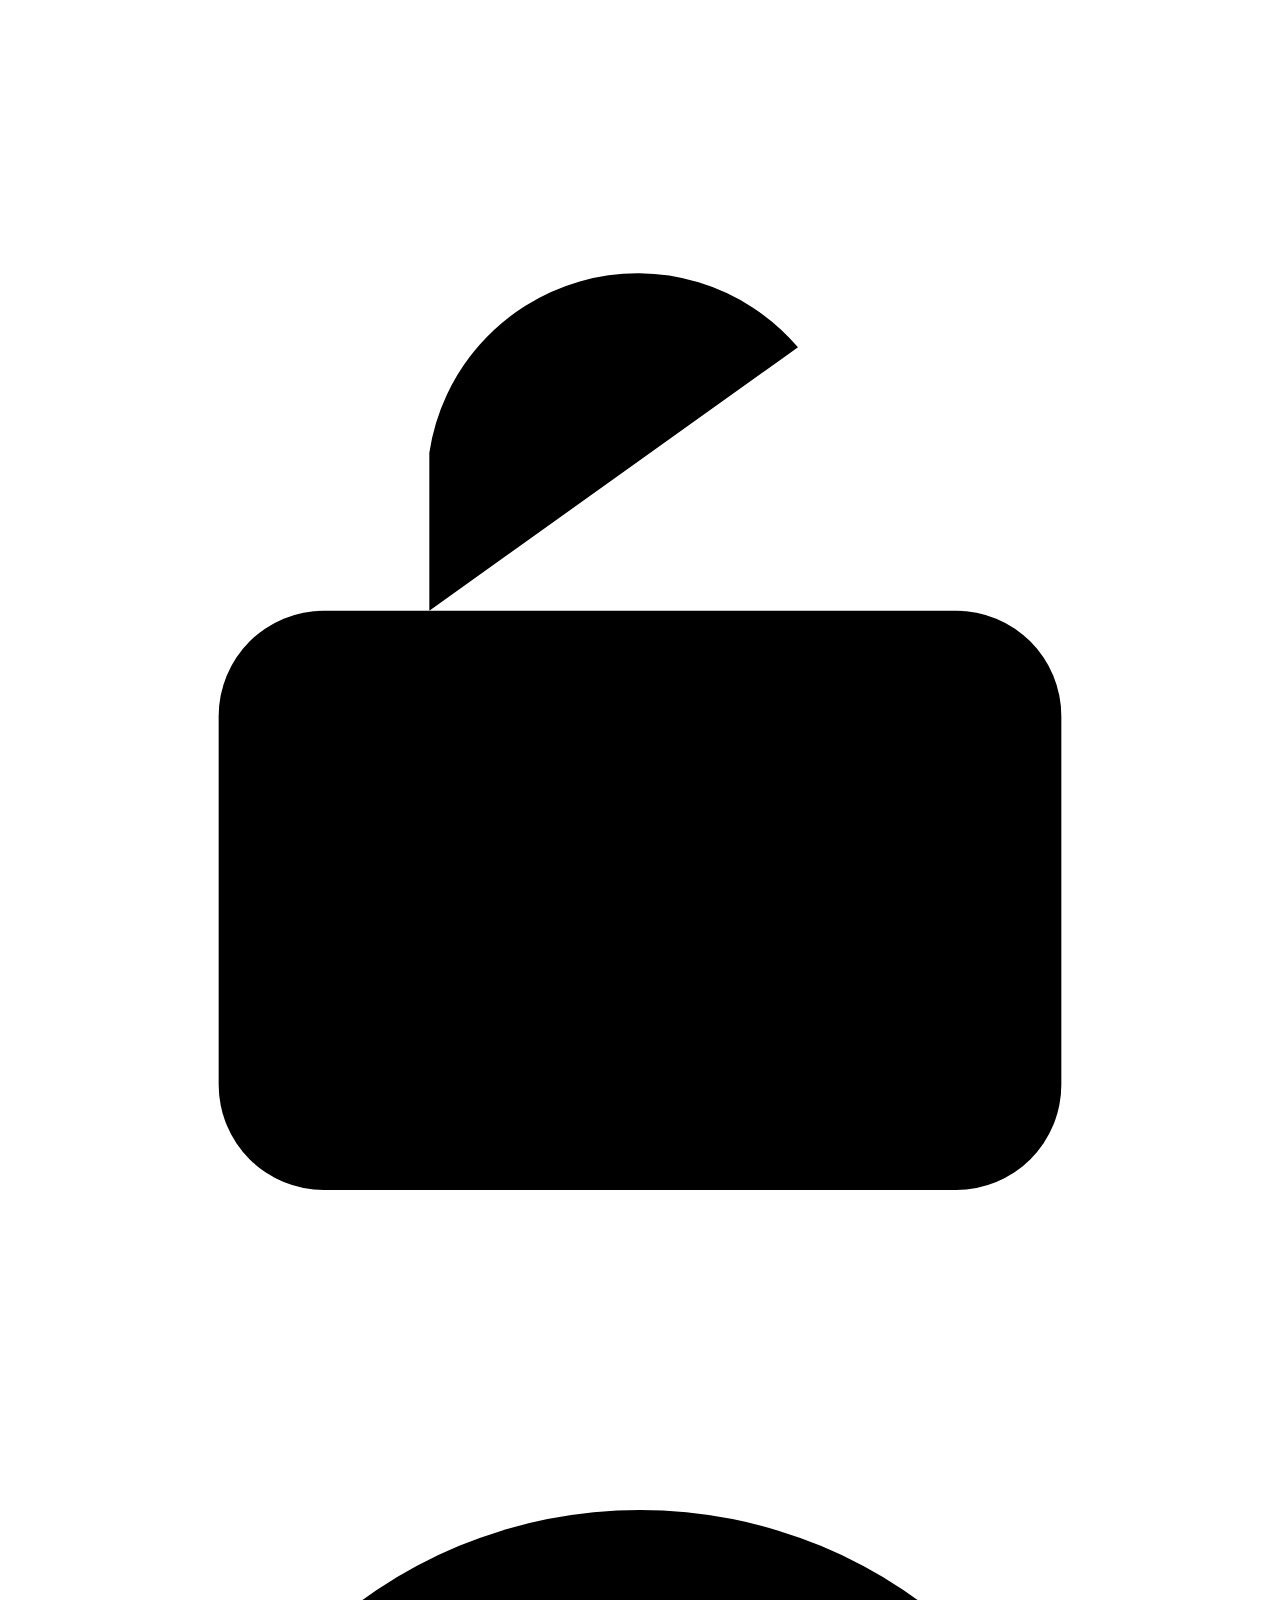
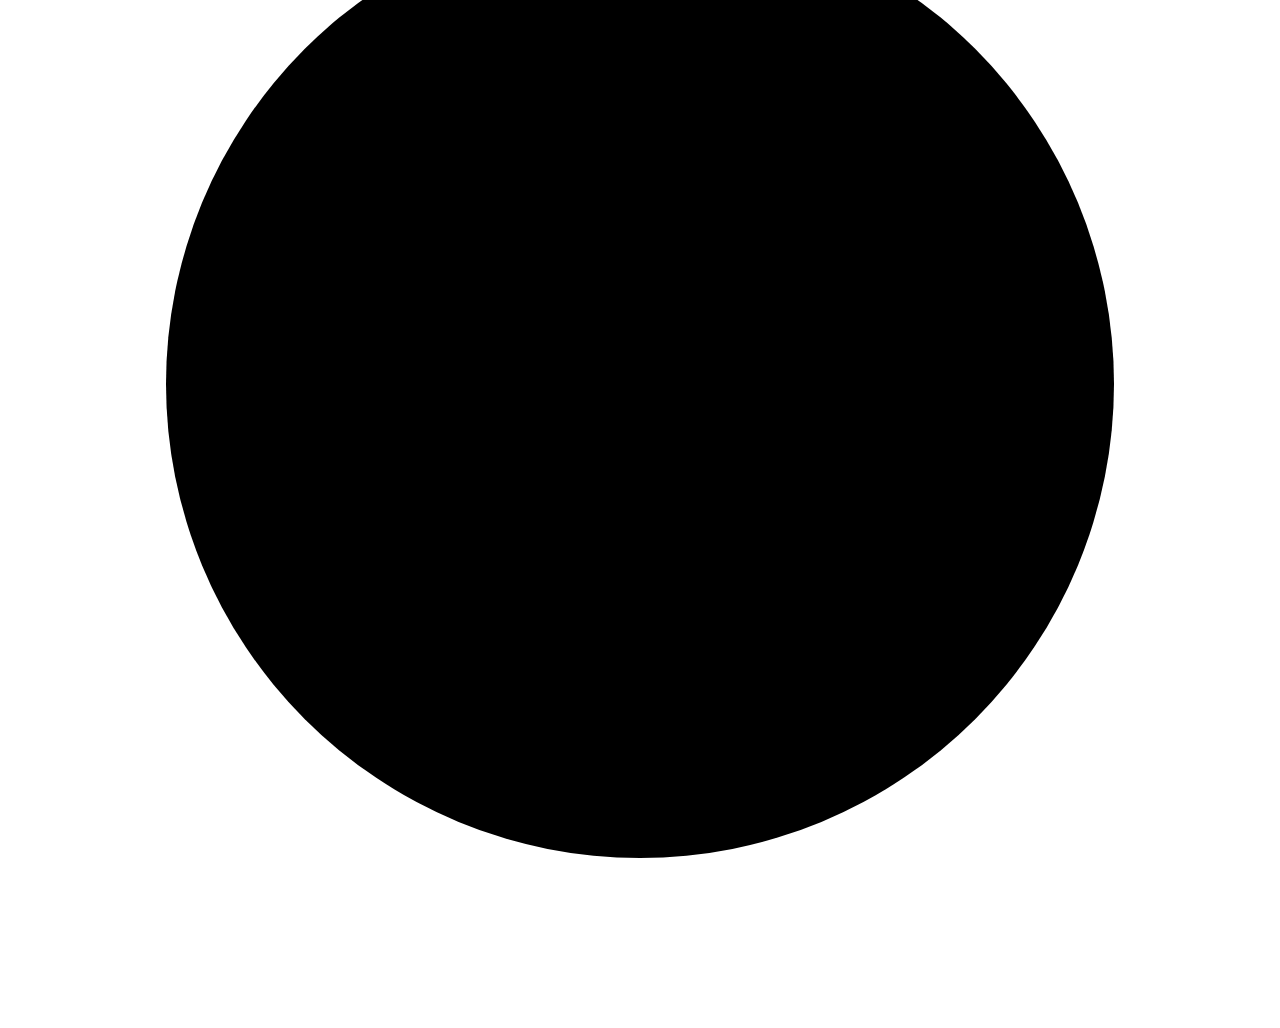
==== commit 300a4136: "Simplify UI elements" ====
--- a/typeshift-frontend/src/main/resources/templates/index.html
+++ b/typeshift-frontend/src/main/resources/templates/index.html
@@ -1,7 +1,7 @@
 <!DOCTYPE html>
-<html lang="hu" xmlns:th="http://www.thymeleaf.org">
+<html th:lang="${#locale.toLanguageTag()}" xmlns:th="http://www.thymeleaf.org">
 <head>
-  <title>TypeShift — Shift Dashboard</title>
+  <title th:text="#{title.dashboard}">TypeShift — Shift Dashboard</title>
 </head>
 <body>
   <section th:fragment="content">
@@ -9,102 +9,112 @@
       <div class="page-head">
         <div>
           <div class="kicker">
-            <span class="tag tag-ink">Shift Review</span>
+            <span class="tag tag-ink" th:text="#{dashboard.shiftReview}">Shift Review</span>
             <span class="label-caps" style="color: var(--muted)">TypeShift</span>
           </div>
-          <h1 class="headline-xl">Shift Review</h1>
-          <p>Welcome, <span class="label-caps" style="color: var(--ink)" th:text="${dashboard.displayName}">Typist</span>.</p>
+          <h1 class="headline-xl" th:text="#{dashboard.shiftReview}">Shift Review</h1>
+          <p><span th:text="#{dashboard.welcome}">Welcome,</span> <span class="label-caps" style="color: var(--ink)" th:text="${dashboard.displayName}">Typist</span>.</p>
         </div>
         <div style="display:flex; gap: var(--space-sm)">
-          <a class="btn btn-secondary" th:href="@{/stage-map}">Stage Map</a>
+          <a class="btn btn-secondary" th:href="@{/stage-map}" th:text="#{nav.stageMap}">Stage Map</a>
           <a class="btn btn-primary"
-             th:href="@{/exercise/{stage}/exam-1(stage=${dashboard.currentStage})}">Practice current stage</a>
+             th:href="@{/exercise/{stage}/exam-1(stage=${dashboard.currentStage})}" th:text="#{dashboard.practiceCurrent}">Practice current stage</a>
         </div>
       </div>
 
       <div class="kpi-grid">
         <div class="docket kpi">
           <div class="reg">
-            <span class="label-caps" style="color: var(--muted)">Latest speed</span>
+            <span class="label-caps" style="color: var(--muted)" th:text="#{dashboard.latestSpeed}">Latest speed</span>
             <span class="label-caps" style="color: var(--muted)">WPM</span>
           </div>
           <div th:if="${dashboard.latestWpm != null}">
             <span class="metric-counter val-chip" th:text="${#numbers.formatDecimal(dashboard.latestWpm, 1, 2)}">0</span>
             <span class="label-caps" style="color: var(--green)">WPM</span>
           </div>
-          <div class="label-caps" th:if="${dashboard.practiceSessionCount == 0}">No practice sessions yet</div>
+          <div class="label-caps" th:if="${dashboard.practiceSessionCount == 0}" th:text="#{dashboard.noPractice}">No practice sessions yet</div>
           <div class="docket-foot label-caps">
-            <span th:text="${dashboard.practiceSessionCount} + ' sessions'">0 sessions</span>
+            <span th:text="#{dashboard.sessions(${dashboard.practiceSessionCount})}">0 sessions</span>
           </div>
         </div>
 
         <div class="docket kpi">
           <div class="reg">
-            <span class="label-caps" style="color: var(--muted)">Average accuracy</span>
+            <span class="label-caps" style="color: var(--muted)" th:text="#{dashboard.averageAccuracy}">Average accuracy</span>
             <span class="label-caps" style="color: var(--muted)">Scores</span>
           </div>
           <div th:if="${dashboard.averageAccuracyPercent != null}">
             <span class="metric-counter" th:text="${dashboard.averageAccuracyPercent} + '%'">0%</span>
           </div>
-          <div class="label-caps" th:if="${dashboard.averageAccuracyPercent == null}">No score attempts yet</div>
+          <div class="label-caps" th:if="${dashboard.averageAccuracyPercent == null}" th:text="#{dashboard.noAttempts}">No score attempts yet</div>
           <div class="docket-foot label-caps">
-            <span th:text="${dashboard.passedSubExams} + ' / ' + ${dashboard.currentStageSubExamCount} + ' sub-exams passed'">0 sub-exams passed</span>
+            <span th:text="#{dashboard.passed(${dashboard.passedSubExams}, ${dashboard.currentStageSubExamCount})}">0 sub-exams passed</span>
           </div>
         </div>
 
         <div class="docket kpi">
           <div class="reg">
-            <span class="label-caps" style="color: var(--muted)">Practice time</span>
-            <span class="label-caps" style="color: var(--muted)">Profile</span>
+            <span class="label-caps" style="color: var(--muted)" th:text="#{dashboard.practiceTime}">Practice time</span>
+            <span class="label-caps" style="color: var(--muted)" th:text="#{nav.profile}">Profile</span>
           </div>
           <div>
             <span class="metric-counter" th:text="${dashboard.totalPracticeMinutes}">0</span>
-            <span class="label-caps" style="color: var(--muted)">minutes</span>
+            <span class="label-caps" style="color: var(--muted)" th:text="#{dashboard.minutes}">minutes</span>
           </div>
           <div class="docket-foot label-caps">
-            <span th:text="${dashboard.practiceSessionCount} + ' sessions'">0 sessions</span>
+            <span th:text="#{dashboard.sessions(${dashboard.practiceSessionCount})}">0 sessions</span>
           </div>
         </div>
 
         <div class="docket kpi">
           <div class="reg">
-            <span class="label-caps" style="color: var(--muted)">Current stage</span>
-            <span class="tag tag-brass">CURRENT</span>
+            <span class="label-caps" style="color: var(--muted)" th:text="#{dashboard.currentStage}">Current stage</span>
+            <span class="tag tag-brass" th:text="#{status.current}">CURRENT</span>
           </div>
           <div>
-            <div class="headline-md">STAGE <span th:text="${dashboard.currentStage}">1</span></div>
+            <div class="headline-md"><span th:remove="tag" th:text="#{common.stage}">STAGE</span> <span th:text="${dashboard.currentStage}">1</span></div>
             <span class="label-caps" style="color: var(--green)" th:text="${dashboard.currentStageName}">Stage name</span>
           </div>
           <div class="docket-foot label-caps">
-            <span th:text="${dashboard.passedSubExams} + ' / ' + ${dashboard.currentStageSubExamCount} + ' sub-exams passed'">0 sub-exams passed</span>
+            <span th:text="#{dashboard.passed(${dashboard.passedSubExams}, ${dashboard.currentStageSubExamCount})}">0 sub-exams passed</span>
           </div>
         </div>
       </div>
 
-      <div class="split">
+      <div class="split dashboard-split">
         <div class="docket">
           <div class="docket-head">
             <div>
-              <span class="label-caps" style="color: var(--green)">SCORE RECORDS</span>
-              <h2 class="headline-md">Recent attempts</h2>
+              <span class="label-caps" style="color: var(--green)" th:text="#{dashboard.scoreRecords}">SCORE RECORDS</span>
+              <h2 class="headline-md" th:text="#{dashboard.recentAttempts}">Recent attempts</h2>
             </div>
           </div>
-          <p class="label-caps" th:if="${#lists.isEmpty(dashboard.recentScores)}">No score attempts yet</p>
+          <p class="label-caps" th:if="${#lists.isEmpty(dashboard.recentScores)}" th:text="#{dashboard.noAttempts}">No score attempts yet</p>
           <div class="ledger-wrap" th:unless="${#lists.isEmpty(dashboard.recentScores)}">
             <table class="ledger">
               <thead>
                 <tr>
-                  <th>Date</th><th>Stage</th><th>Attempt</th><th class="num">Accuracy</th>
-                  <th style="text-align:center">Result</th>
+                  <th th:text="#{common.date}">Date</th><th th:text="#{common.stage}">Stage</th><th th:text="#{dashboard.attempt}">Attempt</th><th class="num" th:text="#{dashboard.accuracy}">Accuracy</th>
+                  <th style="text-align:center" th:text="#{common.result}">Result</th>
                 </tr>
               </thead>
               <tbody>
                 <tr th:each="score : ${dashboard.recentScores}">
-                  <td class="label-caps" style="color: var(--muted)" th:text="${score.submittedAt}">Submitted at</td>
+                  <td class="label-caps" style="color: var(--muted)" th:text="${#strings.replace(#strings.substring(score.submittedAt, 0, 16), 'T', ' ')}">Submitted at</td>
                   <td class="label-caps" th:text="${score.stageName}">Stage</td>
                   <td th:text="${score.examLabel}">Sub-exam 1</td>
                   <td class="num" th:text="${score.accuracyPercent} + '%'">0%</td>
-                  <td style="text-align:center" th:text="${score.passed} ? 'Passed' : 'Not passed'">Not passed</td>
+                  <td style="text-align:center">
+                    <span class="score-status" th:classappend="${score.passed} ? 'passed' : 'not-passed'"
+                          role="img"
+                          th:attr="aria-label=${score.passed ? #messages.msg('status.passed') : #messages.msg('status.notPassed')}">
+                      <svg viewBox="0 0 24 24" aria-hidden="true" focusable="false">
+                        <circle cx="12" cy="12" r="9"/>
+                        <path th:if="${score.passed}" d="m8 12 2.5 2.5L16 9"/>
+                        <path th:unless="${score.passed}" d="m9 9 6 6m0-6-6 6"/>
+                      </svg>
+                    </span>
+                  </td>
                 </tr>
               </tbody>
             </table>
@@ -114,21 +124,49 @@
         <div class="docket">
           <div class="docket-head">
             <div>
-              <span class="label-caps" style="color: var(--green)">STAGE PROGRESS</span>
-              <h2 class="headline-md">Stages</h2>
+              <span class="label-caps" style="color: var(--green)" th:text="#{dashboard.stageProgress}">STAGE PROGRESS</span>
+              <h2 class="headline-md" th:text="#{common.stages}">Stages</h2>
             </div>
           </div>
           <div class="stations">
             <div class="station" th:classappend="${stage.status == 'CURRENT'} ? 'current' : (${stage.status == 'LOCKED'} ? 'locked' : '')"
+                 th:attr="data-stage-id=${stage.stageId}"
                  th:each="stage : ${dashboard.stages}">
               <div>
                 <span class="label-caps" style="color: var(--muted)">
-                  STAGE <span th:text="${#numbers.formatInteger(stage.stageId, 2)}">01</span>
+                  <span th:text="#{common.stage}">STAGE</span> <span th:text="${#numbers.formatInteger(stage.stageId, 2)}">01</span>
                 </span>
                 <div class="name" th:text="${stage.name}">Stage name</div>
-                <span class="label-caps" th:text="${stage.passedSubExams} + ' / ' + ${stage.subExamCount} + ' sub-exams passed'">0 sub-exams passed</span>
+                <span class="label-caps" th:text="#{dashboard.passed(${stage.passedSubExams}, ${stage.subExamCount})}">0 sub-exams passed</span>
               </div>
-              <span class="stamp" th:text="${stage.status}">LOCKED</span>
+              <span class="station-status current" th:if="${stage.status == 'CURRENT'}"
+                    role="img" th:attr="aria-label=#{status.current}">
+                <svg viewBox="0 0 24 24" aria-hidden="true" focusable="false">
+                  <circle cx="12" cy="12" r="8"/>
+                  <circle cx="12" cy="12" r="2"/>
+                </svg>
+              </span>
+              <span class="station-status locked" th:if="${stage.status == 'LOCKED'}"
+                    role="img" th:attr="aria-label=#{status.locked}">
+                <svg viewBox="0 0 24 24" aria-hidden="true" focusable="false">
+                  <rect x="4" y="10" width="16" height="11" rx="2"/>
+                  <path d="M8 10V7a4 4 0 0 1 8 0v3m-4 5v2"/>
+                </svg>
+              </span>
+              <span class="station-status unlocked" th:if="${stage.status == 'UNLOCKED'}"
+                    role="img" th:attr="aria-label=#{status.unlocked}">
+                <svg viewBox="0 0 24 24" aria-hidden="true" focusable="false">
+                  <rect x="4" y="10" width="16" height="11" rx="2"/>
+                  <path d="M8 10V7a4 4 0 0 1 7-2m-3 10v2"/>
+                </svg>
+              </span>
+              <span class="station-status graduated" th:if="${stage.status == 'GRADUATED'}"
+                    role="img" th:attr="aria-label=#{status.graduated}">
+                <svg viewBox="0 0 24 24" aria-hidden="true" focusable="false">
+                  <circle cx="12" cy="12" r="9"/>
+                  <path d="m8 12 2.5 2.5L16 9"/>
+                </svg>
+              </span>
             </div>
           </div>
         </div>
